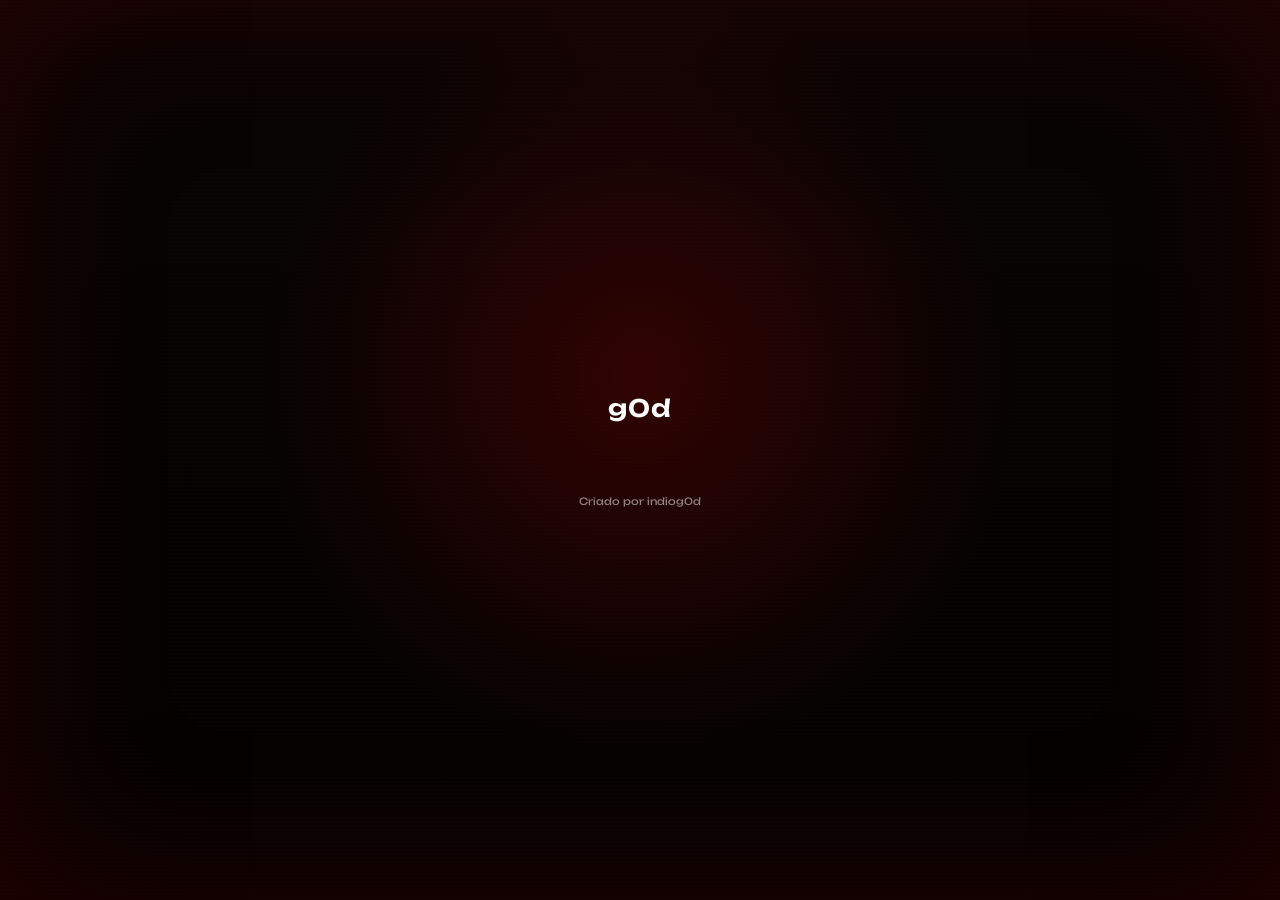
==== index.html @ ec50ab9c "Add files via upload" ====
<!DOCTYPE html>
<html lang="pt-BR">
<head>
<meta charset="UTF-8">
<meta name="viewport" content="width=device-width, initial-scale=1.0, maximum-scale=1">
<title>g0d</title>
<meta name="description" content="g0d — perfis Discord">
<link rel="stylesheet" href="css/2b248e9e79008cde.css">
<link rel="stylesheet" href="css/fd210881ad305466.css">
<style>
@import url('https://fonts.googleapis.com/css2?family=Unbounded:wght@400;500;600;700&display=swap');
:root{--theme:#000;--accent:#e10600;--accent-bright:#ff1a12;--white:#fff;--muted:rgba(255,255,255,.72)}
*{box-sizing:border-box}html,body{margin:0;min-height:100%;font-family:Unbounded,Arial,sans-serif;background:#000;color:#fff}body{overflow-x:hidden}
.bg{position:fixed;inset:0;z-index:0;background:#050505}.bg video{width:100%;height:100%;object-fit:cover;filter:blur(10px) grayscale(1) contrast(1.25) brightness(.42);transform:scale(1.05);opacity:.9}.bg:after{content:"";position:absolute;inset:0;background:radial-gradient(circle at 50% 42%,rgba(225,6,0,.20),transparent 46%),linear-gradient(rgba(0,0,0,.38),rgba(0,0,0,.78));box-shadow:inset 0 0 180px rgba(225,6,0,.15)}
.cyberpunk-overlay{position:fixed;inset:0;z-index:2;pointer-events:none;background:linear-gradient(transparent 0,rgba(255,26,18,.045) 50%,transparent 100%);background-size:100% 4px;mix-blend-mode:screen;opacity:.5}
.reveal{position:fixed;inset:0;z-index:50;display:flex;align-items:center;justify-content:center;background:rgba(0,0,0,.5);cursor:pointer;transition:opacity .45s,visibility .45s}.reveal.hide{opacity:0;visibility:hidden;pointer-events:none}.reveal span{font-size:18px;animation:zoom .35s ease}.reveal span:after{content:'_';animation:blink 1s infinite}@keyframes blink{50%{opacity:0}}@keyframes zoom{from{transform:scale(.92);opacity:0}to{transform:scale(1);opacity:1}}
.page{position:relative;z-index:10;min-height:100vh;display:flex;align-items:center;justify-content:center;padding:65px 24px}.container{width:min(1180px,100%);text-align:center}.brand{font-size:34px;font-weight:700;letter-spacing:-2px;margin:0 0 42px;color:#fff;text-shadow:0 0 22px rgba(255,255,255,.10)}
.grid{display:grid;grid-template-columns:repeat(4,minmax(0,1fr));gap:18px;align-items:stretch}.grid .card:nth-child(5){grid-column:1 / -1;justify-self:center;width:calc((100% - 54px)/4)}.card{position:relative;min-height:330px;padding:28px 20px;border-radius:20px;background:linear-gradient(180deg,rgba(15,0,0,.72),rgba(0,0,0,.88));border:1px solid rgba(225,6,0,.34);backdrop-filter:blur(10px);-webkit-backdrop-filter:blur(10px);box-shadow:0 18px 50px rgba(0,0,0,.55),inset 0 0 28px rgba(225,6,0,.035);display:flex;flex-direction:column;align-items:center;justify-content:center;transition:transform .3s,background .3s,border-color .3s}.card:hover{transform:translateY(-7px) scale(1.01);background:linear-gradient(180deg,rgba(38,0,0,.78),rgba(0,0,0,.92));border-color:rgba(255,26,18,.78);box-shadow:0 22px 60px rgba(0,0,0,.62),0 0 28px rgba(225,6,0,.16)}
.avatar-wrap{width:112px;height:112px;border-radius:50%;padding:3px;background:linear-gradient(135deg,#ff1a12,#5a0000);box-shadow:0 0 30px rgba(225,6,0,.30);margin-bottom:20px}.avatar{width:100%;height:100%;border-radius:50%;object-fit:cover;display:block;background:#080000}.name{margin:0;font-size:18px;font-weight:600;word-break:break-all}.handle{margin-top:8px;font-size:11px;color:rgba(255,255,255,.55);word-break:break-all}.actions{margin-top:20px;display:flex;align-items:center;justify-content:center;gap:10px;flex-wrap:wrap}.discord,.twitter{display:inline-flex;align-items:center;justify-content:center;gap:8px;height:36px;border-radius:10px;background:rgba(225,6,0,.10);color:#fff;text-decoration:none;font-size:10px;border:1px solid rgba(225,6,0,.30);transition:.25s}.discord{padding:9px 13px}.twitter{width:36px;padding:0}.discord:hover,.twitter:hover{background:rgba(225,6,0,.26);border-color:rgba(255,26,18,.72);transform:translateY(-2px) scale(1.05);box-shadow:0 0 18px rgba(225,6,0,.16)}.discord svg,.twitter svg{width:16px;height:16px;fill:var(--accent-bright)}.status{position:absolute;right:18px;top:18px;width:9px;height:9px;border-radius:50%;background:#4a0000;box-shadow:0 0 0 4px rgba(225,6,0,.08)}.status.online{background:#ff1a12;box-shadow:0 0 12px rgba(255,26,18,.75)}.footer{margin-top:38px;color:rgba(255,255,255,.5);font-size:10px}.footer strong{color:#fff;font-weight:500}
@media(max-width:900px){.grid .card:nth-child(5){grid-column:1 / -1;width:calc((100% - 18px)/2);justify-self:center}.grid{grid-template-columns:repeat(2,minmax(0,1fr))}.page{padding:50px 18px}}
@media(max-width:520px){.grid .card:nth-child(5){grid-column:auto;width:100%}.grid{grid-template-columns:1fr}.card{min-height:300px}.brand{margin-bottom:28px}.page{padding:42px 14px}.container{max-width:360px}}
</style>

<style id="g0d-profile-toggle">
/* Perfis ficam ocultos na tela inicial e aparecem somente ao clicar em G0D */
.g0d-profiles-hidden { display: none !important; }
.g0d-profile-toggle { cursor: pointer; user-select: none; }
.g0d-profile-toggle:focus { outline: 2px solid #e31b23; outline-offset: 4px; }

/* Interface: trigger G0D, zoom dos perfis e controle de áudio */
.profile-open{display:inline-flex;align-items:center;justify-content:center;padding:0;margin:0 0 34px;border:0;background:transparent;color:#fff;font:600 24px Unbounded,Arial,sans-serif;letter-spacing:1px;text-transform:none;cursor:pointer;box-shadow:none;transition:opacity .2s,transform .2s;}
.profile-open:hover{transform:translateY(-1px);opacity:.8;background:transparent;border:0;box-shadow:none;}
.card{cursor:pointer;transition:transform .3s,background .3s,border-color .3s,box-shadow .3s;transform-origin:center center;}
.card.g0d-zoomed{transform:scale(1.08);z-index:25;background:linear-gradient(180deg,rgba(38,0,0,.9),rgba(0,0,0,.96));border-color:rgba(255,26,18,.95);box-shadow:0 28px 80px rgba(0,0,0,.8),0 0 36px rgba(225,6,0,.3);}
.grid.g0d-has-zoom .card:not(.g0d-zoomed){filter:brightness(.6);transform:scale(.98);}
.music-toggle{display:none;position:fixed;top:18px;right:18px;z-index:80;width:46px;height:46px;border-radius:12px;border:1px solid rgba(255,255,255,.2);background:rgba(0,0,0,.55);color:#fff;align-items:center;justify-content:center;cursor:pointer;backdrop-filter:blur(10px);-webkit-backdrop-filter:blur(10px);box-shadow:0 10px 30px rgba(0,0,0,.35);transition:.25s;}
.music-toggle:hover{transform:scale(1.06);border-color:rgba(255,255,255,.45);background:rgba(0,0,0,.75);}
.music-toggle svg{width:21px;height:21px;fill:currentColor;}
.music-toggle.is-muted{color:#ff4b43;border-color:rgba(255,75,67,.45);}
.profile-open.g0d-hidden{display:none;}
.music-toggle.g0d-show{display:flex;}
.footer-discord{display:none;align-items:center;justify-content:center;text-decoration:none;color:inherit;font-size:22px;transition:.2s;}.footer-discord:hover{transform:scale(1.08);opacity:.85}.g0d-profile-counter{display:none;position:fixed;top:136px;right:15.5%;align-items:center;gap:7px;padding:6px 10px;color:rgba(255,255,255,.72);font-size:10px;font-weight:500;line-height:1;background:rgba(0,0,0,.28);border:1px solid rgba(255,255,255,.08);border-radius:999px;backdrop-filter:blur(6px);-webkit-backdrop-filter:blur(6px);z-index:60;vertical-align:middle;}.g0d-profile-counter svg{width:14px;height:14px;fill:currentColor;flex:none;} .g0d-profile-counter strong{color:#fff;font-weight:500;} .g0d-profile-counter.is-visible{display:inline-flex;}
@media(max-width:520px){.music-toggle{top:12px;right:12px;width:42px;height:42px;border-radius:11px;}}
</style>

</head>
<body>
<div class="bg"><video autoplay loop muted playsinline preload="auto" src="https://r2.fakecrime.bio/backgrounds/0836c314-9cce-4faf-95dc-2fc8ecffc0c3.mp4"></video></div>
<div class="cyberpunk-overlay"></div>
<button id="music-toggle" class="music-toggle" type="button" aria-label="Silenciar música" title="Silenciar música" aria-pressed="false">
  <svg viewBox="0 0 24 24" aria-hidden="true"><path d="M3 9v6h4l5 4V5L7 9H3zm13.5 3a4.5 4.5 0 0 0-2.18-3.86v7.72A4.5 4.5 0 0 0 16.5 12zm0-8.5v2.06A7.5 7.5 0 0 1 16.5 18.44v2.06C20.42 19.15 23 15.85 23 12S20.42 4.85 16.5 3.5z"/></svg>
</button>
<main class="page">
<div class="container">
<button class="profile-open g0d-profile-toggle" id="g0d-open" type="button" aria-label="Abrir perfis" aria-expanded="false">g0d</button>
<section class="grid g0d-profiles-hidden" id="profiles"></section>
<div class="footer" id="site-footer"><span id="creator-credit">Criado por indiog0d</span><a id="discord-footer" class="footer-discord" href="https://discord.gg/tYnkE2T9AV" target="_blank" rel="noopener noreferrer" aria-label="Discord" title="Discord"><svg width="24" height="24" viewBox="0 0 24 24" fill="currentColor" aria-hidden="true"><path d="M19.54 5.43A16.08 16.08 0 0 0 15.5 4l-.5 1.02a14.5 14.5 0 0 0-5 0L9.5 4a16.1 16.1 0 0 0-4.04 1.43C2.89 9.23 2.2 13 2.45 16.71A16.14 16.14 0 0 0 7.4 19l1.2-1.64a9.95 9.95 0 0 1-1.9-.92l.46-.35c3.67 1.7 6.68 1.7 10.31 0l.47.35c-.61.37-1.25.68-1.91.92L17.23 19a16.13 16.13 0 0 0 4.95-2.29c.3-4.3-.51-8.03-2.64-11.28a16.23 16.23 0 0 0-4.5-1.9ZM8.98 14.28c-1.08 0-1.96-1-1.96-2.24s.86-2.24 1.96-2.24 1.97 1 1.96 2.24c0 1.24-.86 2.24-1.96 2.24Zm6.04 0c-1.08 0-1.96-1-1.96-2.24s.86-2.24 1.96-2.24 1.97 1 1.96 2.24c0 1.24-.86 2.24-1.96 2.24Z"/></svg></a></div>
</div>
</main>
<script>
const profiles=[
 {name:'indiog0d',id:'1526831779808284724',twitter:'https://x.com/indiog0d',avatar:'images/profiles/indiog0d.png'},
 {name:'mkg0d',id:'1253864855635755050',twitter:'https://x.com/mkg0d1',avatar:'images/profiles/mkg0d.png'},
 {name:'pepeug0d',id:'1294036732219490365',twitter:'https://x.com/pepeug0d',avatar:'images/profiles/pepeug0d.png'},
 {name:'tutuisg0d',id:'1516966849844346982',twitter:'https://x.com/tutuisg0d',avatar:'images/profiles/tutuisg0d.png'},
 {name:'dinizg0d',id:'1310785184496357408',twitter:'https://x.com/dnz1ex',avatar:'images/profiles/dinizg0d.png'}
];
const fallbackAvatar='images/69be14ba-8750-4753-9890-706e52b1fdde.webp';
const profileApi=id=>`https://discordlookup.mesalytic.moe/v1/user/${id}`;
const twitterIcon='<svg viewBox="0 0 24 24" aria-hidden="true"><path d="M18.244 2.25h3.308l-7.227 8.26 8.502 11.24h-6.657l-5.214-6.817L4.99 21.75H1.68l7.73-8.835L1.254 2.25H8.08l4.713 6.231 5.45-6.231Zm-1.161 17.52h1.833L7.084 4.126H5.117L17.083 19.77Z"/></svg>';
const discordIcon='<svg viewBox="0 0 24 24" aria-hidden="true"><path d="M20.317 4.3698a19.79 19.79 0 0 0-4.885-1.515.075.075 0 0 0-.079.037c-.211.375-.445.865-.608 1.25-1.845-.277-3.68-.277-5.487 0-.164-.394-.406-.875-.618-1.25a.077.077 0 0 0-.078-.037A19.736 19.736 0 0 0 3.678 4.37a.069.069 0 0 0-.032.028C.533 9.046-.319 13.58.099 18.058a.082.082 0 0 0 .031.056c2.053 1.508 4.041 2.423 5.993 3.03a.078.078 0 0 0 .084-.028c.462-.63.873-1.295 1.226-1.994a.077.077 0 0 0-.041-.105 12.6 12.6 0 0 1-1.872-.892.077.077 0 0 1-.008-.128c.126-.094.252-.192.372-.291a.074.074 0 0 1 .078-.011c3.928 1.794 8.18 1.794 12.061 0a.074.074 0 0 1 .079.01c.12.1.246.199.373.293a.078.078 0 0 1-.007.127c-.598.343-1.22.644-1.873.891a.077.077 0 0 0-.041.107c.36.698.772 1.362 1.225 1.993a.077.077 0 0 0 .085.027c1.959-.606 3.947-1.522 5.999-3.029a.077.077 0 0 0 .032-.056c.5-5.177-.838-9.673-3.548-13.66a.062.062 0 0 0-.032-.027ZM8.02 15.331c-1.183 0-2.156-1.085-2.156-2.419 0-1.333.954-2.418 2.156-2.418 1.21 0 2.164 1.094 2.155 2.418 0 1.334-.954 2.419-2.155 2.419Zm7.974 0c-1.183 0-2.155-1.085-2.155-2.419 0-1.333.954-2.418 2.155-2.418 1.21 0 2.164 1.094 2.155 2.418 0 1.334-.945 2.419-2.155 2.419Z"/></svg>';
function avatarUrl(u){if(!u?.avatar)return fallbackAvatar;const ext=u.avatar.startsWith('a_')?'gif':'png';return `https://cdn.discordapp.com/avatars/${u.id}/${u.avatar}.${ext}?size=256`;}
function card(p){const discord=p.id?`<a class="discord" target="_blank" rel="noopener noreferrer" href="https://discord.com/users/${p.id}" aria-label="Abrir Discord de ${p.name}">${discordIcon}<span>Discord</span></a>`:'';return `<article class="card" data-id="${p.id||p.name}"><i class="status" title="Perfil do Discord"></i><div class="avatar-wrap"><img class="avatar" src="${p.avatar||fallbackAvatar}" alt="Foto de ${p.name}"></div><h2 class="name">${p.name}</h2><div class="actions">${discord}<a class="twitter" target="_blank" rel="noopener noreferrer" href="${p.twitter}" aria-label="Abrir X de ${p.name}" title="X / Twitter">${twitterIcon}</a></div></article>`}
const root=document.getElementById('profiles');root.innerHTML=profiles.map(card).join('');
async function syncProfile(p){
 const el=document.querySelector(`[data-id="${p.id}"]`);if(!el)return;
 try{
   const r=await fetch(profileApi(p.id),{headers:{Accept:'application/json'}});if(!r.ok)throw new Error('lookup unavailable');
   await r.json();
   el.querySelector('.status').classList.add('online');
 }catch(e){
   el.querySelector('.status').title='Perfil do Discord — sincronização indisponível';
 }
}
profiles.filter(p=>p.id).forEach(syncProfile);
</script>

<script id="g0d-profile-toggle-script">
document.addEventListener('DOMContentLoaded', () => {
  const g0d = document.getElementById('g0d-open');
  const profiles = document.getElementById('profiles');
  const muteButton = document.getElementById('music-toggle');
  const creatorCredit = document.getElementById('creator-credit');
  const discordFooter = document.getElementById('discord-footer');
  const footer = document.getElementById('site-footer');
  let audio = null;
  let profilesOpened = false;
  const counterApi = 'https://counterapi.com/api/g0dsite/profile-open?unique=true';

  const eyeIcon = '<svg viewBox="0 0 24 24" aria-hidden="true"><path d="M12 5c5.5 0 9.8 3.9 11 7-1.2 3.1-5.5 7-11 7S2.2 15.1 1 12C2.2 8.9 6.5 5 12 5Zm0 2C8.8 7 5.8 9 3.4 12 5.8 15 8.8 17 12 17s6.2-2 8.6-5C18.2 9 15.2 7 12 7Zm0 2.2A2.8 2.8 0 1 1 12 14.8 2.8 2.8 0 0 1 12 9.2Z"/></svg>';
  const counterEl = document.createElement('span');
  counterEl.className = 'g0d-profile-counter';
  counterEl.setAttribute('aria-label', 'Visualizações dos perfis');
  counterEl.innerHTML = `${eyeIcon}<strong id="profile-count">—</strong>`;
  footer.appendChild(counterEl);
  const setProfileMode = (open) => {
    creatorCredit.style.display = open ? 'none' : 'inline';
    discordFooter.style.display = open ? 'inline-flex' : 'none';
    counterEl.classList.toggle('is-visible', open);
  };
  setProfileMode(false);

  async function updateProfileCounter(){
    try {
      const response = await fetch(counterApi, {cache:'no-store'});
      if (!response.ok) throw new Error('counter unavailable');
      const data = await response.json();
      const value = Number(data.value ?? data.data?.value ?? data.count);
      if (Number.isFinite(value)) document.getElementById('profile-count').textContent = value.toLocaleString('pt-BR');
    } catch (error) {
      document.getElementById('profile-count').textContent = '—';
    }
  }
  let muted = false;

  const ensureAudio = () => {
    if (audio) return audio;
    audio = document.createElement('audio');
    audio.id = 'g0d-audio';
    audio.src = 'musica.mp3';
    audio.preload = 'auto';
    audio.loop = true;
    audio.volume = 1;
    audio.muted = muted;
    audio.style.display = 'none';
    document.body.appendChild(audio);
    return audio;
  };

  const startMusic = () => {
    const player = ensureAudio();
    const promise = player.play();
    if (promise && typeof promise.catch === 'function') promise.catch(() => {});
  };

  const toggleProfiles = () => {
    const willShow = profiles.classList.contains('g0d-profiles-hidden');
    profiles.classList.toggle('g0d-profiles-hidden', !willShow);
    g0d.setAttribute('aria-expanded', String(willShow));
    g0d.classList.toggle('g0d-hidden', willShow);
    muteButton.classList.toggle('g0d-show', willShow);
    setProfileMode(willShow);
    if (willShow) {
      startMusic();
      if (!profilesOpened) {
        profilesOpened = true;
        updateProfileCounter();
      }
    }
  };

  g0d.addEventListener('click', toggleProfiles);
  g0d.addEventListener('keydown', e => {
    if (e.key === 'Enter' || e.key === ' ') { e.preventDefault(); toggleProfiles(); }
  });

  muteButton.addEventListener('click', () => {
    muted = !muted;
    const player = ensureAudio();
    player.muted = muted;
    muteButton.classList.toggle('is-muted', muted);
    muteButton.setAttribute('aria-pressed', String(muted));
    muteButton.setAttribute('aria-label', muted ? 'Ativar música' : 'Silenciar música');
    muteButton.setAttribute('title', muted ? 'Ativar música' : 'Silenciar música');
    muteButton.innerHTML = muted
      ? '<svg viewBox="0 0 24 24" aria-hidden="true"><path d="M4.27 3 3 4.27l4.73 4.73H3v6h4l5 4v-5.73L16.73 18 18 16.73 4.27 3zM12 5 9.91 6.75 12 8.84V5zm6.13 3.13-1.42 1.42A4.5 4.5 0 0 1 18.5 12c0 .83-.23 1.61-.63 2.28l1.46 1.46A6.5 6.5 0 0 0 20.5 12a6.48 6.48 0 0 0-2.37-5.87z"/></svg>'
      : '<svg viewBox="0 0 24 24" aria-hidden="true"><path d="M3 9v6h4l5 4V5L7 9H3zm13.5 3a4.5 4.5 0 0 0-2.18-3.86v7.72A4.5 4.5 0 0 0 16.5 12zm0-8.5v2.06A7.5 7.5 0 0 1 16.5 18.44v2.06C20.42 19.15 23 15.85 23 12S20.42 4.85 16.5 3.5z"/></svg>';
  });

  profiles.addEventListener('click', e => {
    const card = e.target.closest('.card');
    if (!card || e.target.closest('a,button')) return;
    const wasZoomed = card.classList.contains('g0d-zoomed');
    profiles.querySelectorAll('.card.g0d-zoomed').forEach(c => c.classList.remove('g0d-zoomed'));
    profiles.classList.toggle('g0d-has-zoom', !wasZoomed);
    if (!wasZoomed) card.classList.add('g0d-zoomed');
  });

  document.addEventListener('click', e => {
    if (e.target.closest('#profiles .card') || e.target.closest('#g0d-open')) return;
    profiles.querySelectorAll('.card.g0d-zoomed').forEach(c => c.classList.remove('g0d-zoomed'));
    profiles.classList.remove('g0d-has-zoom');
  });
});
</script>

</body>
</html>
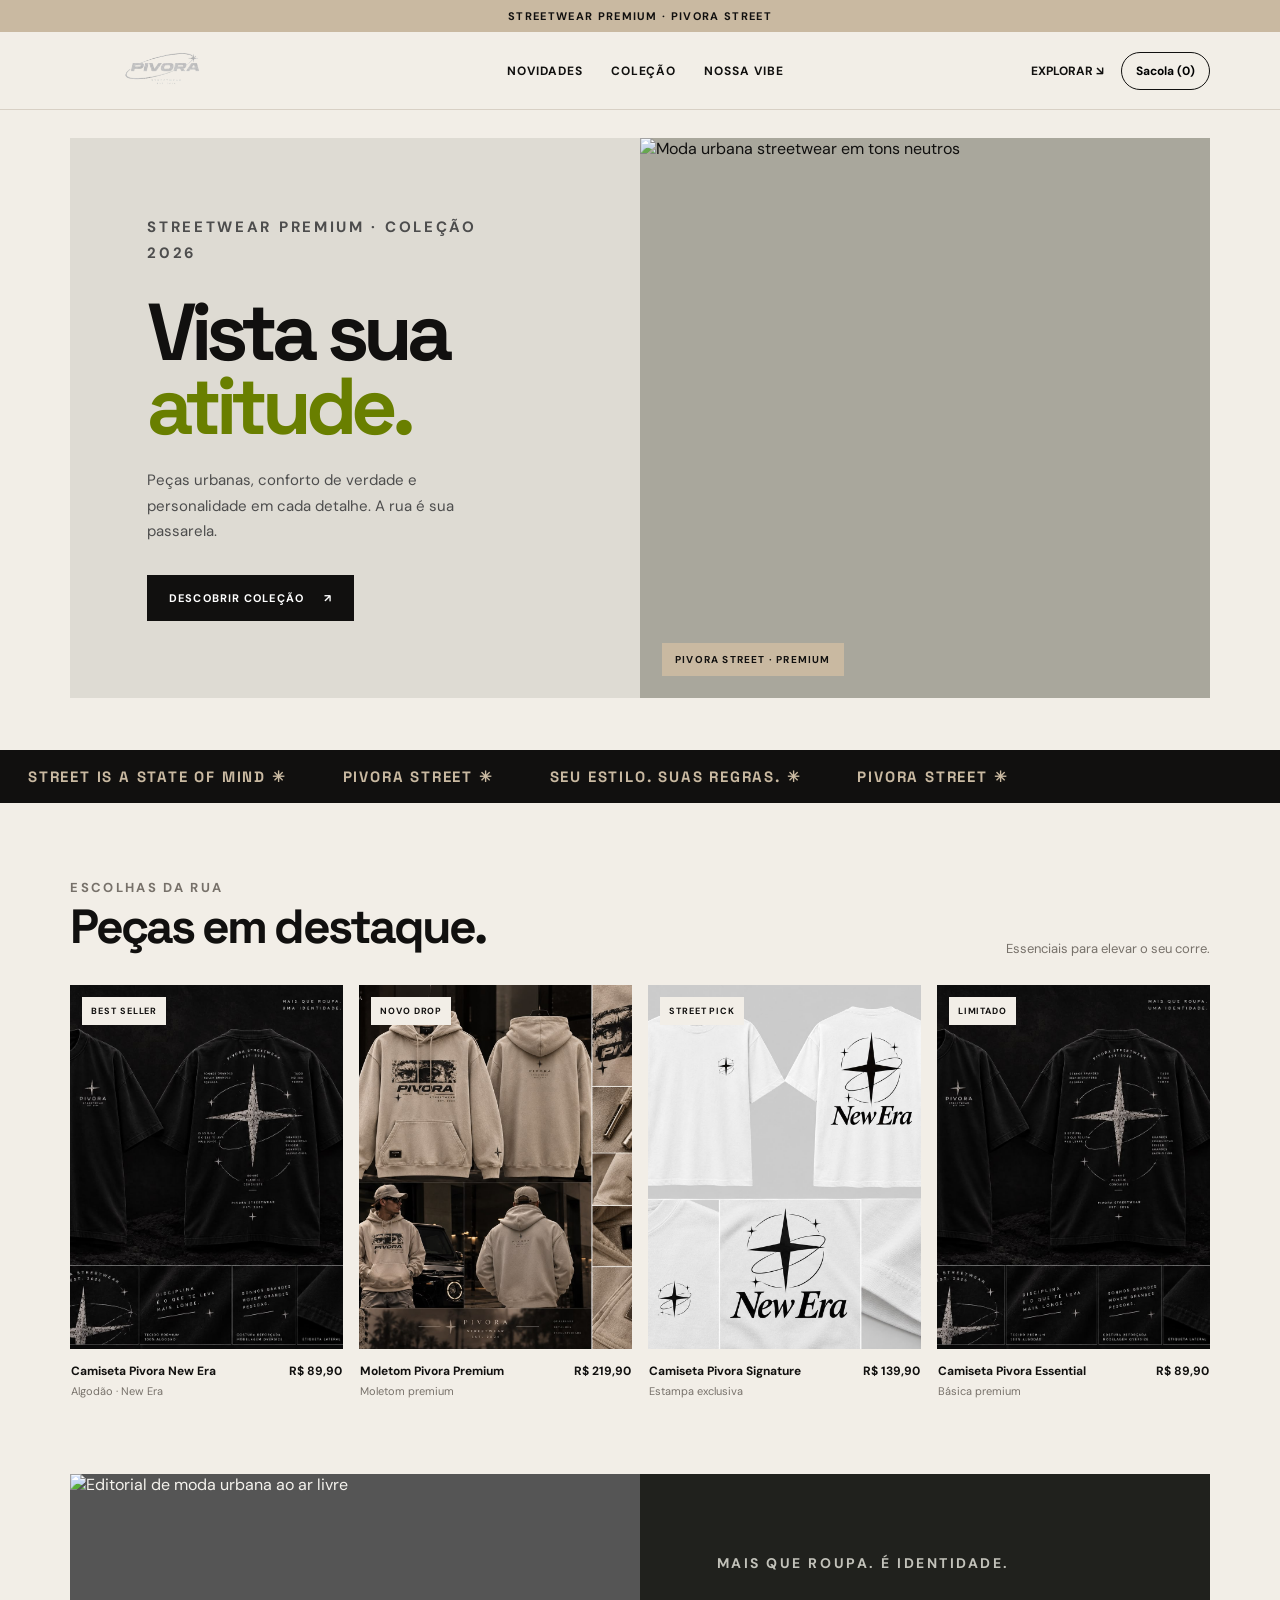
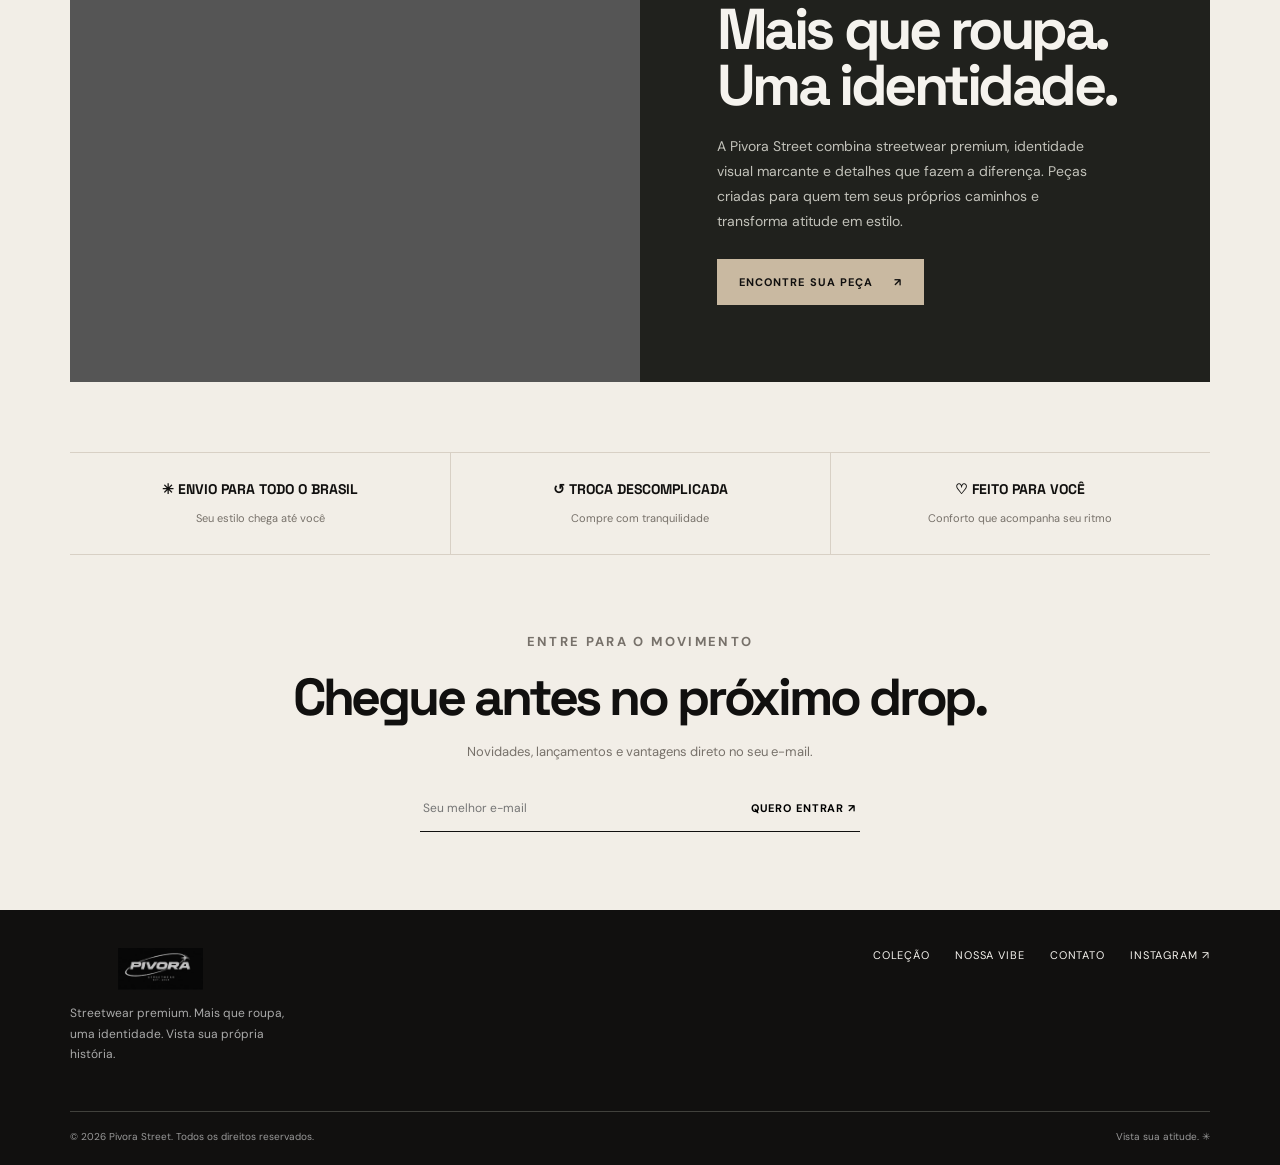
==== commit 087bf45f: "Add files via upload" ====
--- a/index.html
+++ b/index.html
@@ -2,197 +2,161 @@
 <html lang="pt-BR">
 <head>
 <meta charset="UTF-8">
-<meta name="viewport" content="width=device-width, initial-scale=1.0, maximum-scale=1">
-<title>g0d</title>
-<meta name="description" content="g0d — perfis Discord">
-<link rel="stylesheet" href="css/2b248e9e79008cde.css">
-<link rel="stylesheet" href="css/fd210881ad305466.css">
+<meta name="viewport" content="width=device-width, initial-scale=1.0">
+<meta name="description" content="Pivora Street — moda urbana, atitude e estilo para todos os dias.">
+<title>pivorastreet</title>
+<link rel="preconnect" href="https://fonts.googleapis.com">
+<link rel="preconnect" href="https://fonts.gstatic.com" crossorigin>
+<link href="https://fonts.googleapis.com/css2?family=DM+Sans:wght@400;500;600;700&family=Space+Grotesk:wght@400;500;600;700&display=swap" rel="stylesheet">
 <style>
-@import url('https://fonts.googleapis.com/css2?family=Unbounded:wght@400;500;600;700&display=swap');
-:root{--theme:#000;--accent:#e10600;--accent-bright:#ff1a12;--white:#fff;--muted:rgba(255,255,255,.72)}
-*{box-sizing:border-box}html,body{margin:0;min-height:100%;font-family:Unbounded,Arial,sans-serif;background:#000;color:#fff}body{overflow-x:hidden}
-.bg{position:fixed;inset:0;z-index:0;background:#050505}.bg video{width:100%;height:100%;object-fit:cover;filter:blur(10px) grayscale(1) contrast(1.25) brightness(.42);transform:scale(1.05);opacity:.9}.bg:after{content:"";position:absolute;inset:0;background:radial-gradient(circle at 50% 42%,rgba(225,6,0,.20),transparent 46%),linear-gradient(rgba(0,0,0,.38),rgba(0,0,0,.78));box-shadow:inset 0 0 180px rgba(225,6,0,.15)}
-.cyberpunk-overlay{position:fixed;inset:0;z-index:2;pointer-events:none;background:linear-gradient(transparent 0,rgba(255,26,18,.045) 50%,transparent 100%);background-size:100% 4px;mix-blend-mode:screen;opacity:.5}
-.reveal{position:fixed;inset:0;z-index:50;display:flex;align-items:center;justify-content:center;background:rgba(0,0,0,.5);cursor:pointer;transition:opacity .45s,visibility .45s}.reveal.hide{opacity:0;visibility:hidden;pointer-events:none}.reveal span{font-size:18px;animation:zoom .35s ease}.reveal span:after{content:'_';animation:blink 1s infinite}@keyframes blink{50%{opacity:0}}@keyframes zoom{from{transform:scale(.92);opacity:0}to{transform:scale(1);opacity:1}}
-.page{position:relative;z-index:10;min-height:100vh;display:flex;align-items:center;justify-content:center;padding:65px 24px}.container{width:min(1180px,100%);text-align:center}.brand{font-size:34px;font-weight:700;letter-spacing:-2px;margin:0 0 42px;color:#fff;text-shadow:0 0 22px rgba(255,255,255,.10)}
-.grid{display:grid;grid-template-columns:repeat(4,minmax(0,1fr));gap:18px;align-items:stretch}.grid .card:nth-child(5){grid-column:1 / -1;justify-self:center;width:calc((100% - 54px)/4)}.card{position:relative;min-height:330px;padding:28px 20px;border-radius:20px;background:linear-gradient(180deg,rgba(15,0,0,.72),rgba(0,0,0,.88));border:1px solid rgba(225,6,0,.34);backdrop-filter:blur(10px);-webkit-backdrop-filter:blur(10px);box-shadow:0 18px 50px rgba(0,0,0,.55),inset 0 0 28px rgba(225,6,0,.035);display:flex;flex-direction:column;align-items:center;justify-content:center;transition:transform .3s,background .3s,border-color .3s}.card:hover{transform:translateY(-7px) scale(1.01);background:linear-gradient(180deg,rgba(38,0,0,.78),rgba(0,0,0,.92));border-color:rgba(255,26,18,.78);box-shadow:0 22px 60px rgba(0,0,0,.62),0 0 28px rgba(225,6,0,.16)}
-.avatar-wrap{width:112px;height:112px;border-radius:50%;padding:3px;background:linear-gradient(135deg,#ff1a12,#5a0000);box-shadow:0 0 30px rgba(225,6,0,.30);margin-bottom:20px}.avatar{width:100%;height:100%;border-radius:50%;object-fit:cover;display:block;background:#080000}.name{margin:0;font-size:18px;font-weight:600;word-break:break-all}.handle{margin-top:8px;font-size:11px;color:rgba(255,255,255,.55);word-break:break-all}.actions{margin-top:20px;display:flex;align-items:center;justify-content:center;gap:10px;flex-wrap:wrap}.discord,.twitter{display:inline-flex;align-items:center;justify-content:center;gap:8px;height:36px;border-radius:10px;background:rgba(225,6,0,.10);color:#fff;text-decoration:none;font-size:10px;border:1px solid rgba(225,6,0,.30);transition:.25s}.discord{padding:9px 13px}.twitter{width:36px;padding:0}.discord:hover,.twitter:hover{background:rgba(225,6,0,.26);border-color:rgba(255,26,18,.72);transform:translateY(-2px) scale(1.05);box-shadow:0 0 18px rgba(225,6,0,.16)}.discord svg,.twitter svg{width:16px;height:16px;fill:var(--accent-bright)}.status{position:absolute;right:18px;top:18px;width:9px;height:9px;border-radius:50%;background:#4a0000;box-shadow:0 0 0 4px rgba(225,6,0,.08)}.status.online{background:#ff1a12;box-shadow:0 0 12px rgba(255,26,18,.75)}.footer{margin-top:38px;color:rgba(255,255,255,.5);font-size:10px}.footer strong{color:#fff;font-weight:500}
-@media(max-width:900px){.grid .card:nth-child(5){grid-column:1 / -1;width:calc((100% - 18px)/2);justify-self:center}.grid{grid-template-columns:repeat(2,minmax(0,1fr))}.page{padding:50px 18px}}
-@media(max-width:520px){.grid .card:nth-child(5){grid-column:auto;width:100%}.grid{grid-template-columns:1fr}.card{min-height:300px}.brand{margin-bottom:28px}.page{padding:42px 14px}.container{max-width:360px}}
+:root{--ink:#11100f;--paper:#f2eee7;--lime:#c9b9a1;--muted:#77716a;--line:#d8d0c5}
+*{box-sizing:border-box}html{scroll-behavior:smooth}body{margin:0;background:var(--paper);color:var(--ink);font-family:'DM Sans',sans-serif}a{color:inherit;text-decoration:none}button{font:inherit;cursor:pointer}.announcement{background:var(--lime);text-align:center;padding:9px 16px;font-size:11px;font-weight:700;letter-spacing:.12em;text-transform:uppercase}.nav{height:78px;padding:0 5.5%;display:flex;align-items:center;justify-content:space-between;border-bottom:1px solid var(--line);gap:20px}.logo{font-family:'Space Grotesk',sans-serif;font-size:27px;font-weight:700;letter-spacing:-1.7px}.logo span{color:#7b9400}.navlinks{display:flex;gap:28px;font-size:12px;font-weight:700;text-transform:uppercase;letter-spacing:.08em}.nav-actions{display:flex;align-items:center;gap:17px;font-size:12px;font-weight:700}.cart{border:1px solid var(--ink);border-radius:30px;padding:10px 14px;background:transparent}.hero{padding:28px 5.5% 52px}.hero-grid{display:grid;grid-template-columns:1fr 1fr;min-height:560px;background:#dedbd3}.hero-copy{padding:clamp(32px,6vw,82px);display:flex;flex-direction:column;align-items:flex-start;justify-content:center}.eyebrow{font-size:11px;letter-spacing:.18em;text-transform:uppercase;font-weight:700;margin:0 0 22px}.hero h1{font-family:'Space Grotesk',sans-serif;font-size:clamp(48px,6.3vw,88px);line-height:.91;letter-spacing:-.075em;margin:0 0 25px;max-width:560px}.hero h1 em{font-style:normal;color:#697f00}.hero-copy p{font-size:15px;line-height:1.7;color:#4d4d4d;max-width:340px;margin:0 0 30px}.btn{display:inline-flex;align-items:center;justify-content:center;gap:20px;padding:15px 21px;background:var(--ink);color:white;border:1px solid var(--ink);font-size:11px;letter-spacing:.1em;text-transform:uppercase;font-weight:700;transition:.2s}.btn:hover{background:transparent;color:var(--ink)}.hero-image{position:relative;min-height:400px;overflow:hidden;background:#a9a79c}.hero-image img{width:100%;height:100%;object-fit:cover;position:absolute;inset:0;filter:saturate(.75)}.image-tag{position:absolute;bottom:22px;left:22px;background:var(--lime);padding:10px 13px;font-size:10px;font-weight:700;letter-spacing:.12em;text-transform:uppercase}.ticker{background:var(--ink);color:var(--lime);padding:17px 0;overflow:hidden;white-space:nowrap;font-family:'Space Grotesk',sans-serif;font-size:15px;font-weight:700;letter-spacing:.12em}.ticker span{padding:0 28px}.section{padding:76px 5.5%}.section-head{display:flex;justify-content:space-between;align-items:end;gap:20px;margin-bottom:28px}.section-head h2{font-family:'Space Grotesk',sans-serif;font-size:clamp(32px,4vw,48px);letter-spacing:-.06em;margin:0}.section-head p{color:var(--muted);font-size:13px;margin:0}.products{display:grid;grid-template-columns:repeat(4,1fr);gap:16px}.product-image{position:relative;aspect-ratio:3/4;overflow:hidden;background:#e4e1d8}.product-image img{width:100%;height:100%;object-fit:cover;transition:transform .5s}.product:hover .product-image img{transform:scale(1.04)}.pill{position:absolute;top:12px;left:12px;background:var(--paper);font-size:9px;font-weight:700;letter-spacing:.1em;padding:8px 9px;text-transform:uppercase}.quick-add{position:absolute;bottom:12px;left:12px;right:12px;background:var(--lime);border:0;padding:12px;font-size:10px;font-weight:700;letter-spacing:.1em;text-transform:uppercase;opacity:0;transform:translateY(5px);transition:.2s}.product:hover .quick-add,.quick-add:focus{opacity:1;transform:none}.product-info{display:flex;justify-content:space-between;gap:10px;padding:14px 1px 0;font-size:12px}.product-name{font-weight:700}.product-type{color:var(--muted);font-size:11px;margin-top:5px}.price{font-weight:700;white-space:nowrap}.story{margin:0 5.5%;display:grid;grid-template-columns:1fr 1fr;background:#20211d;color:#f5f3ee}.story-image{min-height:390px;background:#555}.story-image img{width:100%;height:100%;object-fit:cover;display:block}.story-copy{padding:clamp(30px,6vw,78px);display:flex;flex-direction:column;align-items:flex-start;justify-content:center}.story-copy h2{font-family:'Space Grotesk',sans-serif;font-size:clamp(36px,4.5vw,58px);line-height:.98;letter-spacing:-.06em;margin:0 0 20px}.story-copy p{color:#c2c2ba;line-height:1.8;font-size:14px;max-width:390px;margin:0 0 25px}.story .btn{background:var(--lime);border-color:var(--lime);color:var(--ink)}.story .btn:hover{background:transparent;color:var(--lime)}.benefits{display:grid;grid-template-columns:repeat(3,1fr);border-top:1px solid var(--line);border-bottom:1px solid var(--line);margin:70px 5.5% 0}.benefit{padding:27px 18px;text-align:center}.benefit+ .benefit{border-left:1px solid var(--line)}.benefit strong{display:block;font-family:'Space Grotesk',sans-serif;font-size:14px;margin-bottom:8px}.benefit span{font-size:11px;color:var(--muted)}.newsletter{padding:78px 5.5%;text-align:center}.newsletter .eyebrow{margin-bottom:14px}.newsletter h2{font-family:'Space Grotesk',sans-serif;font-size:clamp(32px,4.5vw,52px);letter-spacing:-.06em;margin:0 0 13px}.newsletter p{color:var(--muted);font-size:13px;margin:0 0 25px}.signup{display:flex;max-width:440px;margin:auto;border-bottom:1px solid var(--ink)}.signup input{flex:1;min-width:0;border:0;background:transparent;padding:15px 3px;outline:none;font:inherit;font-size:12px}.signup button{border:0;background:transparent;font-size:11px;font-weight:700;letter-spacing:.08em;text-transform:uppercase;padding:0 4px}.footer{background:var(--ink);color:#f5f3ee;padding:38px 5.5% 22px}.footer-top{display:flex;justify-content:space-between;gap:30px;align-items:flex-start;padding-bottom:35px}.footer .logo{font-size:25px}.footer-note{font-size:12px;color:#aaa;max-width:230px;line-height:1.7;margin-top:13px}.footer-links{display:flex;gap:25px;flex-wrap:wrap;font-size:11px;text-transform:uppercase;letter-spacing:.08em}.footer-bottom{border-top:1px solid #41413c;padding-top:18px;display:flex;justify-content:space-between;gap:12px;color:#999;font-size:10px}.toast{position:fixed;bottom:22px;left:50%;transform:translate(-50%,20px);background:var(--lime);padding:14px 20px;font-size:12px;font-weight:700;opacity:0;pointer-events:none;transition:.25s;z-index:10}.toast.show{opacity:1;transform:translate(-50%,0)}
+@media(max-width:800px){.nav{padding:0 5%;height:68px}.navlinks{display:none}.hero{padding:18px 4% 35px}.hero-grid{grid-template-columns:1fr}.hero-copy{padding:42px 28px}.hero-image{min-height:420px}.section{padding:55px 4%}.products{grid-template-columns:repeat(2,1fr);gap:24px 12px}.quick-add{opacity:1;transform:none}.story{margin:0 4%;grid-template-columns:1fr}.story-image{min-height:300px;max-height:420px}.benefits{margin:45px 4% 0}.benefit{padding:22px 8px}.benefit strong{font-size:12px}.benefit span{font-size:10px}.newsletter{padding:60px 5%}.footer-top{flex-direction:column}.footer-bottom{flex-direction:column}.hero h1{font-size:clamp(55px,14vw,82px)}}@media(max-width:420px){.nav-actions .search-label{display:none}.hero-image{min-height:330px}.section-head{align-items:flex-start;flex-direction:column}.benefits{grid-template-columns:1fr}.benefit+.benefit{border-left:0;border-top:1px solid var(--line)}.product-info{font-size:11px}}
+
+/* Checkout da Pivora Street */
+.checkout-overlay{position:fixed;inset:0;background:rgba(0,0,0,.72);z-index:100;display:none;align-items:flex-start;justify-content:center;padding:22px;overflow:auto}
+.checkout-overlay.open{display:flex}
+.checkout-panel{background:#f7f5f0;color:#171717;width:min(760px,100%);margin:auto;position:relative;padding:clamp(22px,4vw,42px);box-shadow:0 24px 90px rgba(0,0,0,.35)}
+.checkout-close{position:absolute;right:18px;top:15px;border:1px solid #ccc;background:transparent;width:36px;height:36px;font-size:21px}
+.checkout-heading{font-family:'Space Grotesk',sans-serif;font-size:34px;letter-spacing:-.06em;margin:4px 44px 6px 0}
+.checkout-sub{font-size:12px;color:#666;margin:0 0 26px}
+.checkout-grid{display:grid;grid-template-columns:1fr 1fr;gap:28px}
+.checkout-section-title{font-size:11px;text-transform:uppercase;letter-spacing:.12em;font-weight:700;margin:0 0 14px}
+.checkout-form label{display:block;font-size:11px;font-weight:700;margin:0 0 6px}
+.checkout-form input,.checkout-form select{width:100%;border:1px solid #d4d0c8;background:white;padding:12px;font:inherit;font-size:13px;margin-bottom:13px;border-radius:0}
+.payment-options{display:grid;gap:9px;margin-bottom:15px}
+.payment-option{display:flex;align-items:center;gap:11px;border:1px solid #d2cec6;background:#fff;padding:13px;text-align:left;cursor:pointer;font-size:12px}
+.payment-option.active{border:2px solid #171717;padding:12px;background:#f0eee8}
+.payment-option input{width:auto;margin:0;accent-color:#111}
+.payment-option strong{display:block;font-size:12px;margin-bottom:3px}
+.payment-option small{display:block;color:#777;font-size:10px}
+.checkout-summary{background:#ece9e2;padding:18px}
+.checkout-summary h3{font-family:'Space Grotesk',sans-serif;font-size:19px;margin:0 0 15px}
+.summary-row{display:flex;justify-content:space-between;gap:12px;font-size:12px;padding:8px 0;border-bottom:1px solid #d5d0c7}
+.summary-total{display:flex;justify-content:space-between;font-weight:700;padding-top:15px;font-size:15px}
+.checkout-submit{width:100%;margin-top:18px;background:#171717;color:#fff;border:1px solid #171717;padding:15px;font-size:11px;font-weight:700;letter-spacing:.1em;text-transform:uppercase}
+.checkout-submit:hover{background:transparent;color:#171717}
+.checkout-notice{font-size:10px;color:#6b675f;line-height:1.6;margin-top:12px}
+.checkout-result{display:none;padding:15px;background:#e6e1d7;font-size:12px;line-height:1.7;margin-top:14px}
+@media(max-width:620px){.checkout-overlay{padding:8px}.checkout-panel{padding:23px 18px}.checkout-grid{grid-template-columns:1fr;gap:18px}.checkout-heading{font-size:29px}}
+
 </style>
 
-<style id="g0d-profile-toggle">
-/* Perfis ficam ocultos na tela inicial e aparecem somente ao clicar em G0D */
-.g0d-profiles-hidden { display: none !important; }
-.g0d-profile-toggle { cursor: pointer; user-select: none; }
-.g0d-profile-toggle:focus { outline: 2px solid #e31b23; outline-offset: 4px; }
-
-/* Interface: trigger G0D, zoom dos perfis e controle de áudio */
-.profile-open{display:inline-flex;align-items:center;justify-content:center;padding:0;margin:0 0 34px;border:0;background:transparent;color:#fff;font:600 24px Unbounded,Arial,sans-serif;letter-spacing:1px;text-transform:none;cursor:pointer;box-shadow:none;transition:opacity .2s,transform .2s;}
-.profile-open:hover{transform:translateY(-1px);opacity:.8;background:transparent;border:0;box-shadow:none;}
-.card{cursor:pointer;transition:transform .3s,background .3s,border-color .3s,box-shadow .3s;transform-origin:center center;}
-.card.g0d-zoomed{transform:scale(1.08);z-index:25;background:linear-gradient(180deg,rgba(38,0,0,.9),rgba(0,0,0,.96));border-color:rgba(255,26,18,.95);box-shadow:0 28px 80px rgba(0,0,0,.8),0 0 36px rgba(225,6,0,.3);}
-.grid.g0d-has-zoom .card:not(.g0d-zoomed){filter:brightness(.6);transform:scale(.98);}
-.music-toggle{display:none;position:fixed;top:18px;right:18px;z-index:80;width:46px;height:46px;border-radius:12px;border:1px solid rgba(255,255,255,.2);background:rgba(0,0,0,.55);color:#fff;align-items:center;justify-content:center;cursor:pointer;backdrop-filter:blur(10px);-webkit-backdrop-filter:blur(10px);box-shadow:0 10px 30px rgba(0,0,0,.35);transition:.25s;}
-.music-toggle:hover{transform:scale(1.06);border-color:rgba(255,255,255,.45);background:rgba(0,0,0,.75);}
-.music-toggle svg{width:21px;height:21px;fill:currentColor;}
-.music-toggle.is-muted{color:#ff4b43;border-color:rgba(255,75,67,.45);}
-.profile-open.g0d-hidden{display:none;}
-.music-toggle.g0d-show{display:flex;}
-.footer-discord{display:none;align-items:center;justify-content:center;text-decoration:none;color:inherit;font-size:22px;transition:.2s;}.footer-discord:hover{transform:scale(1.08);opacity:.85}.g0d-profile-counter{display:none;position:fixed;top:136px;right:15.5%;align-items:center;gap:7px;padding:6px 10px;color:rgba(255,255,255,.72);font-size:10px;font-weight:500;line-height:1;background:rgba(0,0,0,.28);border:1px solid rgba(255,255,255,.08);border-radius:999px;backdrop-filter:blur(6px);-webkit-backdrop-filter:blur(6px);z-index:60;vertical-align:middle;}.g0d-profile-counter svg{width:14px;height:14px;fill:currentColor;flex:none;} .g0d-profile-counter strong{color:#fff;font-weight:500;} .g0d-profile-counter.is-visible{display:inline-flex;}
-@media(max-width:520px){.music-toggle{top:12px;right:12px;width:42px;height:42px;border-radius:11px;}}
-</style>
+<meta name="application-name" content="pivorastreet">
+<meta name="apple-mobile-web-app-title" content="pivorastreet">
+<meta property="og:site_name" content="pivorastreet">
+<meta property="og:title" content="pivorastreet">
+<meta name="twitter:title" content="pivorastreet">
 
 </head>
 <body>
-<div class="bg"><video autoplay loop muted playsinline preload="auto" src="https://r2.fakecrime.bio/backgrounds/0836c314-9cce-4faf-95dc-2fc8ecffc0c3.mp4"></video></div>
-<div class="cyberpunk-overlay"></div>
-<button id="music-toggle" class="music-toggle" type="button" aria-label="Silenciar música" title="Silenciar música" aria-pressed="false">
-  <svg viewBox="0 0 24 24" aria-hidden="true"><path d="M3 9v6h4l5 4V5L7 9H3zm13.5 3a4.5 4.5 0 0 0-2.18-3.86v7.72A4.5 4.5 0 0 0 16.5 12zm0-8.5v2.06A7.5 7.5 0 0 1 16.5 18.44v2.06C20.42 19.15 23 15.85 23 12S20.42 4.85 16.5 3.5z"/></svg>
-</button>
-<main class="page">
-<div class="container">
-<button class="profile-open g0d-profile-toggle" id="g0d-open" type="button" aria-label="Abrir perfis" aria-expanded="false">g0d</button>
-<section class="grid g0d-profiles-hidden" id="profiles"></section>
-<div class="footer" id="site-footer"><span id="creator-credit">Criado por indiog0d</span><a id="discord-footer" class="footer-discord" href="https://discord.gg/tYnkE2T9AV" target="_blank" rel="noopener noreferrer" aria-label="Discord" title="Discord"><svg width="24" height="24" viewBox="0 0 24 24" fill="currentColor" aria-hidden="true"><path d="M19.54 5.43A16.08 16.08 0 0 0 15.5 4l-.5 1.02a14.5 14.5 0 0 0-5 0L9.5 4a16.1 16.1 0 0 0-4.04 1.43C2.89 9.23 2.2 13 2.45 16.71A16.14 16.14 0 0 0 7.4 19l1.2-1.64a9.95 9.95 0 0 1-1.9-.92l.46-.35c3.67 1.7 6.68 1.7 10.31 0l.47.35c-.61.37-1.25.68-1.91.92L17.23 19a16.13 16.13 0 0 0 4.95-2.29c.3-4.3-.51-8.03-2.64-11.28a16.23 16.23 0 0 0-4.5-1.9ZM8.98 14.28c-1.08 0-1.96-1-1.96-2.24s.86-2.24 1.96-2.24 1.97 1 1.96 2.24c0 1.24-.86 2.24-1.96 2.24Zm6.04 0c-1.08 0-1.96-1-1.96-2.24s.86-2.24 1.96-2.24 1.97 1 1.96 2.24c0 1.24-.86 2.24-1.96 2.24Z"/></svg></a></div>
+<div class="announcement">STREETWEAR PREMIUM · PIVORA STREET</div>
+<header class="nav">
+  <a class="logo" href="#" aria-label="Pivora Street início"><img src="[data-uri]" alt="Logo Pivora Street" style="height:48px;width:190px;object-fit:contain;display:block"></a>
+  <nav class="navlinks"><a href="#novidades">Novidades</a><a href="#colecao">Coleção</a><a href="#sobre">Nossa vibe</a></nav>
+  <div class="nav-actions"><a class="search-label" href="#colecao">EXPLORAR ↘</a><button class="cart" id="cartButton">Sacola (<span id="cartCount">0</span>)</button></div>
+</header>
+<main>
+<section class="hero">
+ <div class="hero-grid">
+  <div class="hero-copy"><p class="eyebrow">Streetwear premium · Coleção 2026</p><h1>Vista sua<br><em>atitude.</em></h1><p>Peças urbanas, conforto de verdade e personalidade em cada detalhe. A rua é sua passarela.</p><a class="btn" href="#colecao">Descobrir coleção <span>↗</span></a></div>
+  <div class="hero-image"><img src="https://images.unsplash.com/photo-1523398002811-999ca8dec234?auto=format&fit=crop&w=1200&q=85" alt="Moda urbana streetwear em tons neutros"><div class="image-tag">Pivora Street · Premium</div></div>
+ </div>
+</section>
+<div class="ticker"><span>STREET IS A STATE OF MIND ✳</span><span>PIVORA STREET ✳</span><span>SEU ESTILO. SUAS REGRAS. ✳</span><span>PIVORA STREET ✳</span></div>
+<section class="section" id="colecao">
+ <div class="section-head"><div><p class="eyebrow">Escolhas da rua</p><h2>Peças em destaque.</h2></div><p>Essenciais para elevar o seu corre.</p></div>
+ <div class="products" id="novidades">
+  <article class="product"><div class="product-image"><img src="[data-uri]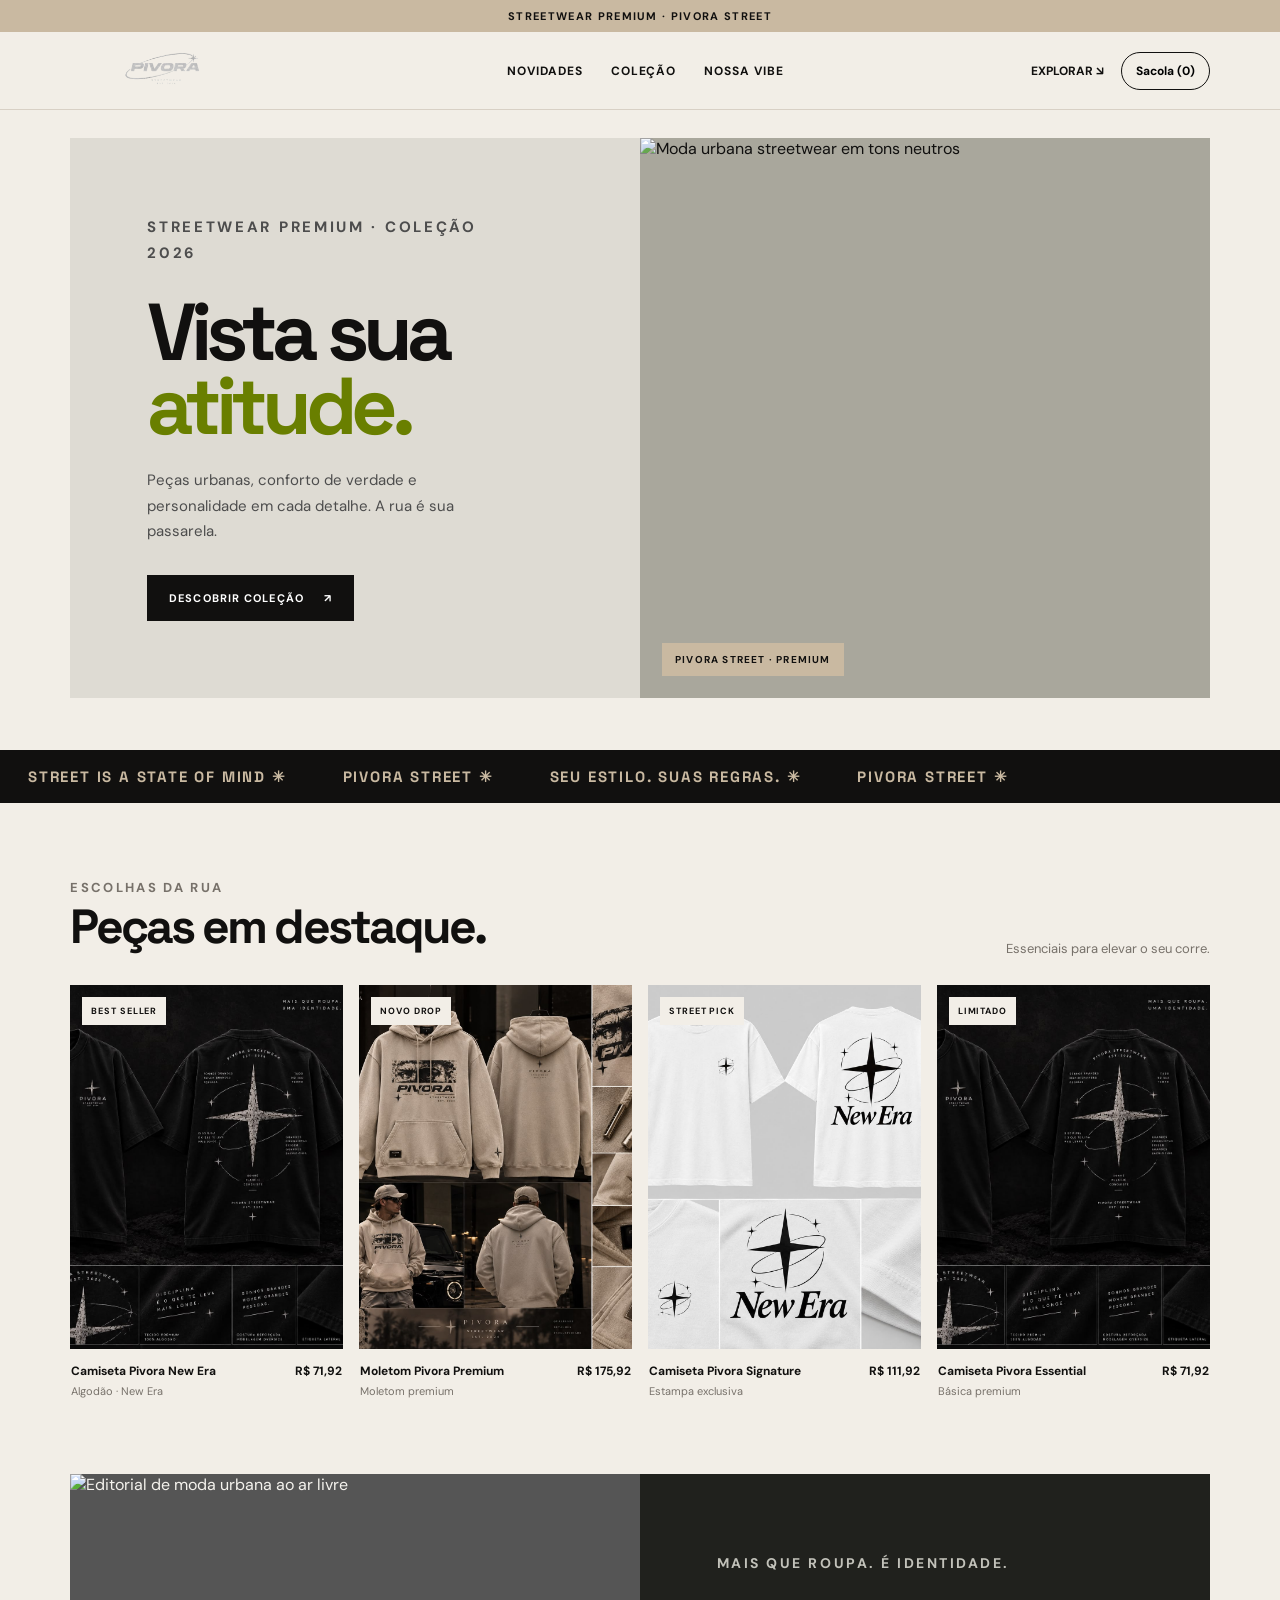
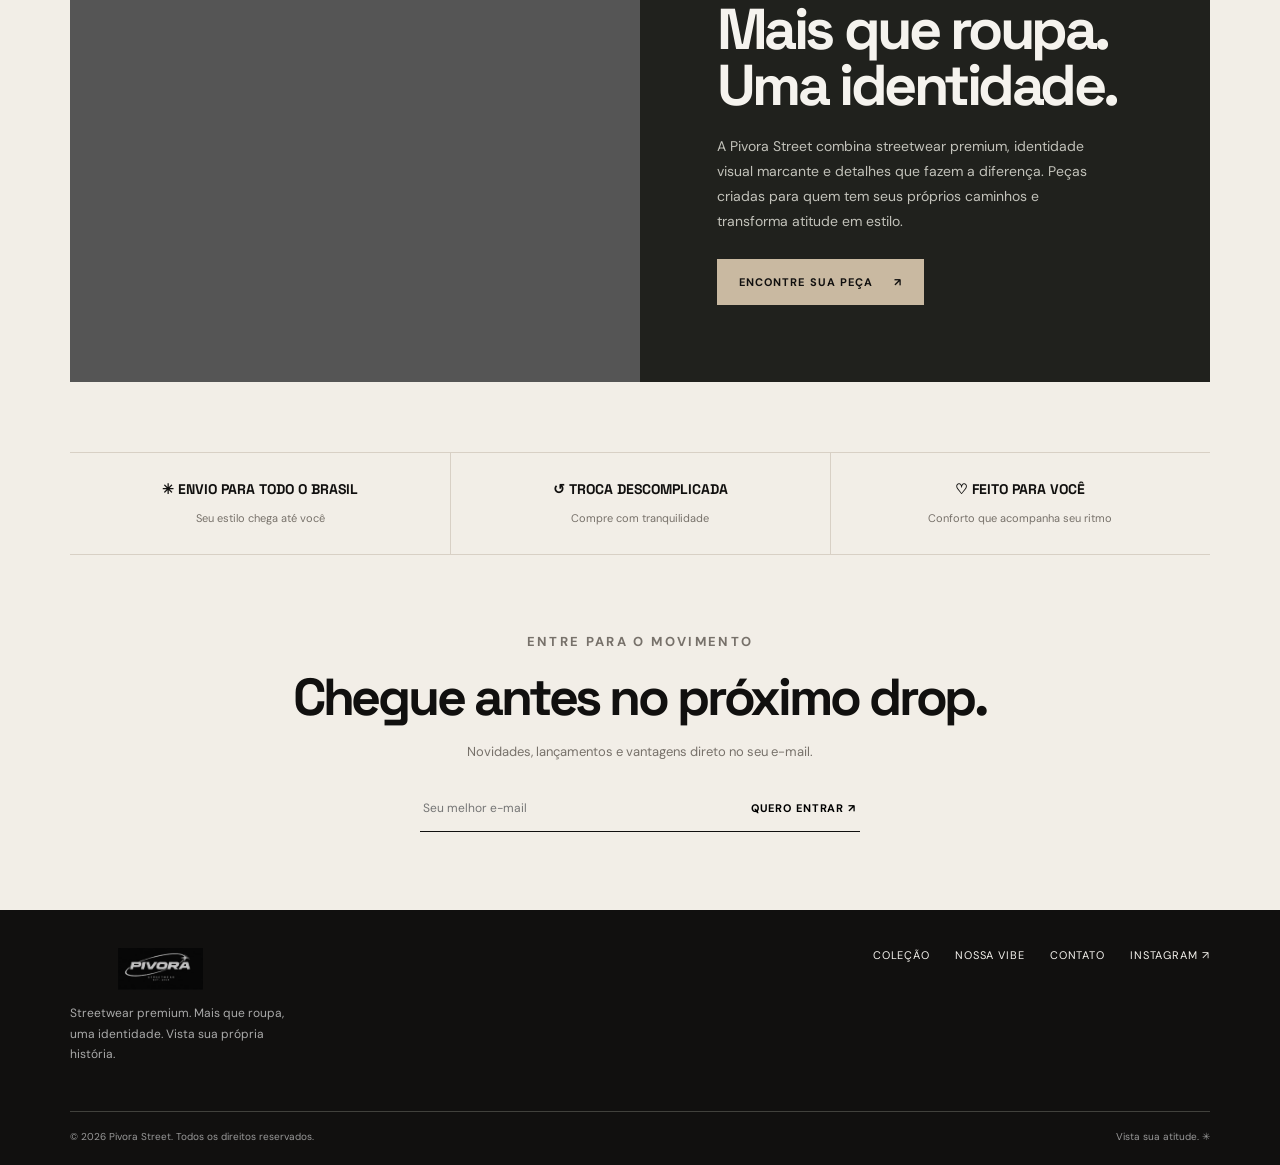
==== commit 2fdbb8c4: "Add files via upload" ====
--- a/index.html
+++ b/index.html
@@ -67,10 +67,10 @@
 <section class="section" id="colecao">
  <div class="section-head"><div><p class="eyebrow">Escolhas da rua</p><h2>Peças em destaque.</h2></div><p>Essenciais para elevar o seu corre.</p></div>
  <div class="products" id="novidades">
-  <article class="product"><div class="product-image"><img src="[data-uri]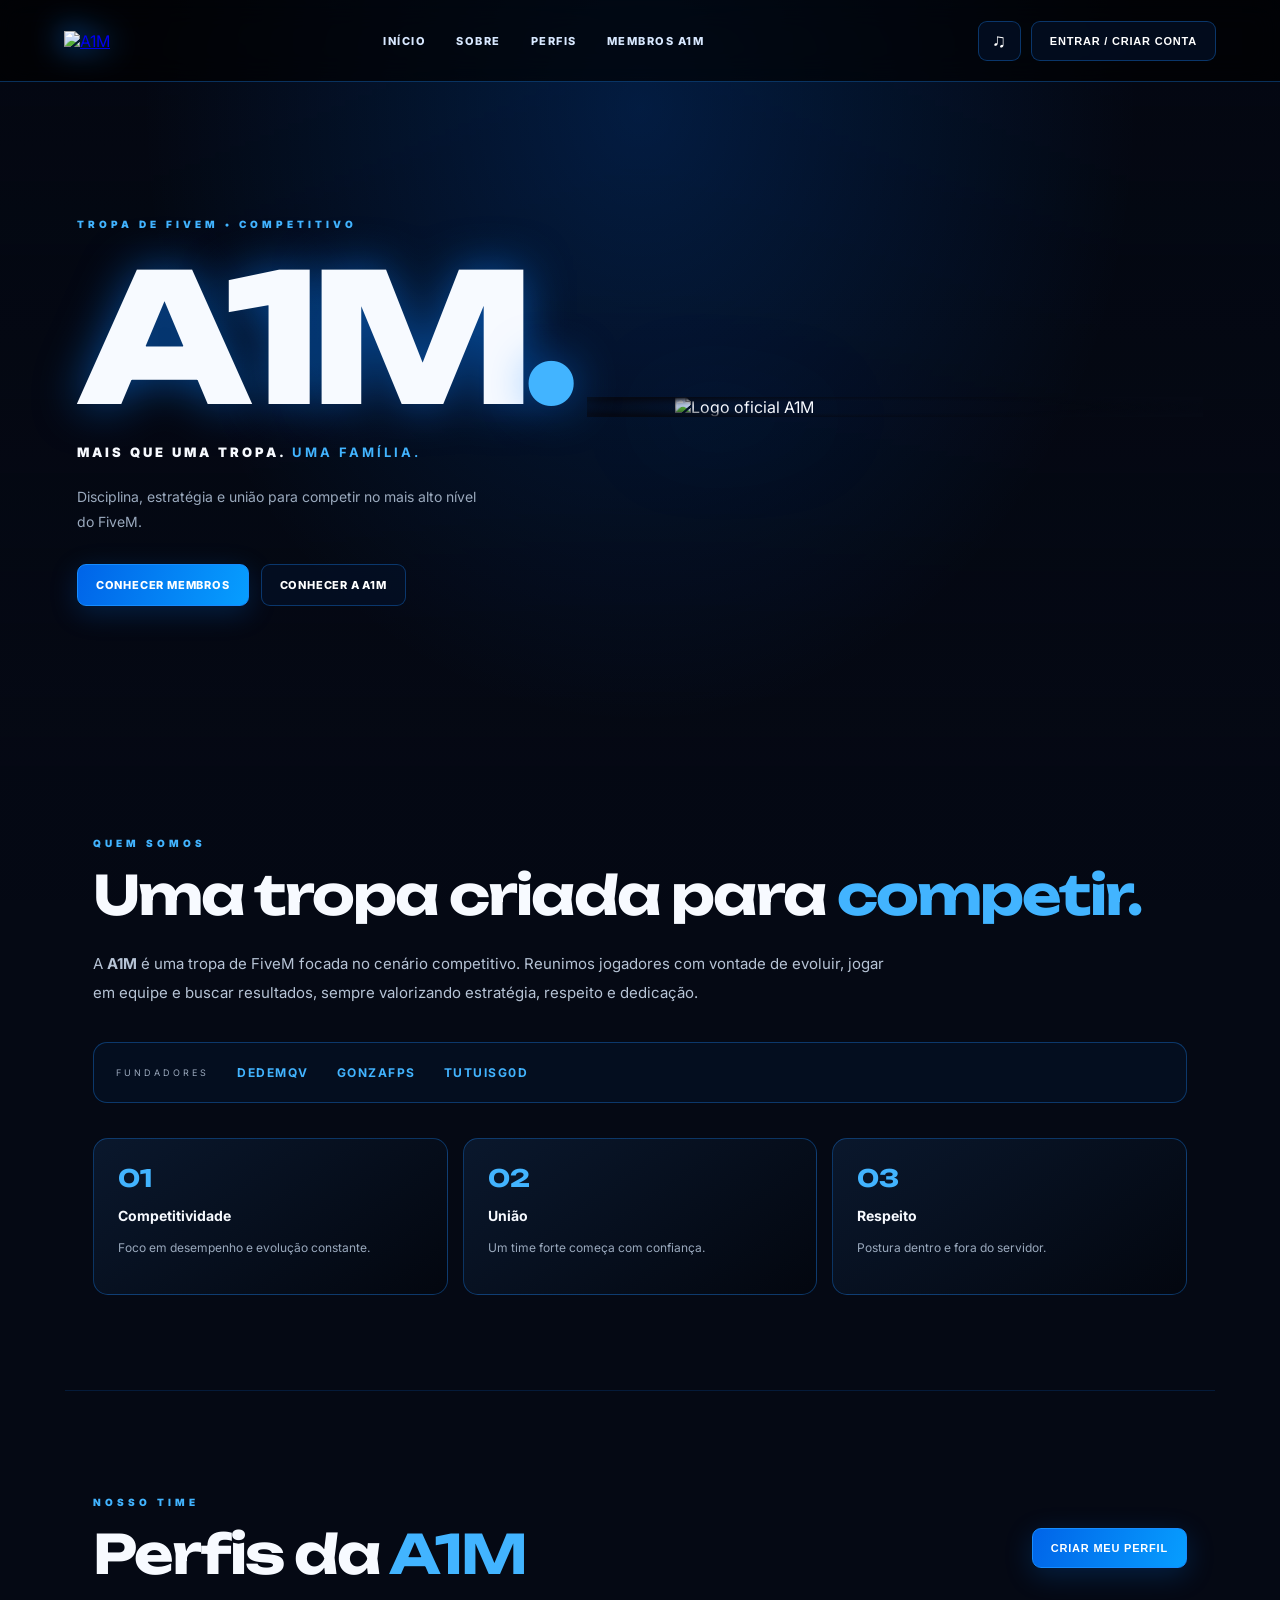
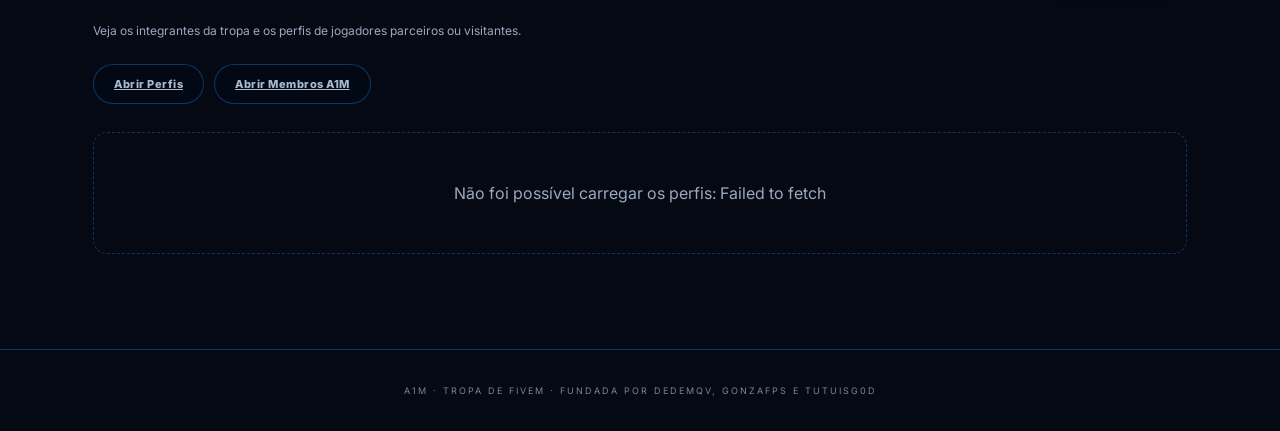
==== commit 88bf42ef: "Add files via upload" ====
--- a/index.html
+++ b/index.html
@@ -1,209 +1,22 @@
-<!DOCTYPE html>
+<!doctype html>
 <html lang="pt-BR">
 <head>
-<meta charset="UTF-8">
-<meta name="viewport" content="width=device-width, initial-scale=1.0">
-<meta name="description" content="Pivora Street — moda urbana, atitude e estilo para todos os dias.">
-<title>pivorastreet</title>
-<link rel="preconnect" href="https://fonts.googleapis.com">
-<link rel="preconnect" href="https://fonts.gstatic.com" crossorigin>
-<link href="https://fonts.googleapis.com/css2?family=DM+Sans:wght@400;500;600;700&family=Space+Grotesk:wght@400;500;600;700&display=swap" rel="stylesheet">
-<style>
-:root{--ink:#11100f;--paper:#f2eee7;--lime:#c9b9a1;--muted:#77716a;--line:#d8d0c5}
-*{box-sizing:border-box}html{scroll-behavior:smooth}body{margin:0;background:var(--paper);color:var(--ink);font-family:'DM Sans',sans-serif}a{color:inherit;text-decoration:none}button{font:inherit;cursor:pointer}.announcement{background:var(--lime);text-align:center;padding:9px 16px;font-size:11px;font-weight:700;letter-spacing:.12em;text-transform:uppercase}.nav{height:78px;padding:0 5.5%;display:flex;align-items:center;justify-content:space-between;border-bottom:1px solid var(--line);gap:20px}.logo{font-family:'Space Grotesk',sans-serif;font-size:27px;font-weight:700;letter-spacing:-1.7px}.logo span{color:#7b9400}.navlinks{display:flex;gap:28px;font-size:12px;font-weight:700;text-transform:uppercase;letter-spacing:.08em}.nav-actions{display:flex;align-items:center;gap:17px;font-size:12px;font-weight:700}.cart{border:1px solid var(--ink);border-radius:30px;padding:10px 14px;background:transparent}.hero{padding:28px 5.5% 52px}.hero-grid{display:grid;grid-template-columns:1fr 1fr;min-height:560px;background:#dedbd3}.hero-copy{padding:clamp(32px,6vw,82px);display:flex;flex-direction:column;align-items:flex-start;justify-content:center}.eyebrow{font-size:11px;letter-spacing:.18em;text-transform:uppercase;font-weight:700;margin:0 0 22px}.hero h1{font-family:'Space Grotesk',sans-serif;font-size:clamp(48px,6.3vw,88px);line-height:.91;letter-spacing:-.075em;margin:0 0 25px;max-width:560px}.hero h1 em{font-style:normal;color:#697f00}.hero-copy p{font-size:15px;line-height:1.7;color:#4d4d4d;max-width:340px;margin:0 0 30px}.btn{display:inline-flex;align-items:center;justify-content:center;gap:20px;padding:15px 21px;background:var(--ink);color:white;border:1px solid var(--ink);font-size:11px;letter-spacing:.1em;text-transform:uppercase;font-weight:700;transition:.2s}.btn:hover{background:transparent;color:var(--ink)}.hero-image{position:relative;min-height:400px;overflow:hidden;background:#a9a79c}.hero-image img{width:100%;height:100%;object-fit:cover;position:absolute;inset:0;filter:saturate(.75)}.image-tag{position:absolute;bottom:22px;left:22px;background:var(--lime);padding:10px 13px;font-size:10px;font-weight:700;letter-spacing:.12em;text-transform:uppercase}.ticker{background:var(--ink);color:var(--lime);padding:17px 0;overflow:hidden;white-space:nowrap;font-family:'Space Grotesk',sans-serif;font-size:15px;font-weight:700;letter-spacing:.12em}.ticker span{padding:0 28px}.section{padding:76px 5.5%}.section-head{display:flex;justify-content:space-between;align-items:end;gap:20px;margin-bottom:28px}.section-head h2{font-family:'Space Grotesk',sans-serif;font-size:clamp(32px,4vw,48px);letter-spacing:-.06em;margin:0}.section-head p{color:var(--muted);font-size:13px;margin:0}.products{display:grid;grid-template-columns:repeat(4,1fr);gap:16px}.product-image{position:relative;aspect-ratio:3/4;overflow:hidden;background:#e4e1d8}.product-image img{width:100%;height:100%;object-fit:cover;transition:transform .5s}.product:hover .product-image img{transform:scale(1.04)}.pill{position:absolute;top:12px;left:12px;background:var(--paper);font-size:9px;font-weight:700;letter-spacing:.1em;padding:8px 9px;text-transform:uppercase}.quick-add{position:absolute;bottom:12px;left:12px;right:12px;background:var(--lime);border:0;padding:12px;font-size:10px;font-weight:700;letter-spacing:.1em;text-transform:uppercase;opacity:0;transform:translateY(5px);transition:.2s}.product:hover .quick-add,.quick-add:focus{opacity:1;transform:none}.product-info{display:flex;justify-content:space-between;gap:10px;padding:14px 1px 0;font-size:12px}.product-name{font-weight:700}.product-type{color:var(--muted);font-size:11px;margin-top:5px}.price{font-weight:700;white-space:nowrap}.story{margin:0 5.5%;display:grid;grid-template-columns:1fr 1fr;background:#20211d;color:#f5f3ee}.story-image{min-height:390px;background:#555}.story-image img{width:100%;height:100%;object-fit:cover;display:block}.story-copy{padding:clamp(30px,6vw,78px);display:flex;flex-direction:column;align-items:flex-start;justify-content:center}.story-copy h2{font-family:'Space Grotesk',sans-serif;font-size:clamp(36px,4.5vw,58px);line-height:.98;letter-spacing:-.06em;margin:0 0 20px}.story-copy p{color:#c2c2ba;line-height:1.8;font-size:14px;max-width:390px;margin:0 0 25px}.story .btn{background:var(--lime);border-color:var(--lime);color:var(--ink)}.story .btn:hover{background:transparent;color:var(--lime)}.benefits{display:grid;grid-template-columns:repeat(3,1fr);border-top:1px solid var(--line);border-bottom:1px solid var(--line);margin:70px 5.5% 0}.benefit{padding:27px 18px;text-align:center}.benefit+ .benefit{border-left:1px solid var(--line)}.benefit strong{display:block;font-family:'Space Grotesk',sans-serif;font-size:14px;margin-bottom:8px}.benefit span{font-size:11px;color:var(--muted)}.newsletter{padding:78px 5.5%;text-align:center}.newsletter .eyebrow{margin-bottom:14px}.newsletter h2{font-family:'Space Grotesk',sans-serif;font-size:clamp(32px,4.5vw,52px);letter-spacing:-.06em;margin:0 0 13px}.newsletter p{color:var(--muted);font-size:13px;margin:0 0 25px}.signup{display:flex;max-width:440px;margin:auto;border-bottom:1px solid var(--ink)}.signup input{flex:1;min-width:0;border:0;background:transparent;padding:15px 3px;outline:none;font:inherit;font-size:12px}.signup button{border:0;background:transparent;font-size:11px;font-weight:700;letter-spacing:.08em;text-transform:uppercase;padding:0 4px}.footer{background:var(--ink);color:#f5f3ee;padding:38px 5.5% 22px}.footer-top{display:flex;justify-content:space-between;gap:30px;align-items:flex-start;padding-bottom:35px}.footer .logo{font-size:25px}.footer-note{font-size:12px;color:#aaa;max-width:230px;line-height:1.7;margin-top:13px}.footer-links{display:flex;gap:25px;flex-wrap:wrap;font-size:11px;text-transform:uppercase;letter-spacing:.08em}.footer-bottom{border-top:1px solid #41413c;padding-top:18px;display:flex;justify-content:space-between;gap:12px;color:#999;font-size:10px}.toast{position:fixed;bottom:22px;left:50%;transform:translate(-50%,20px);background:var(--lime);padding:14px 20px;font-size:12px;font-weight:700;opacity:0;pointer-events:none;transition:.25s;z-index:10}.toast.show{opacity:1;transform:translate(-50%,0)}
-@media(max-width:800px){.nav{padding:0 5%;height:68px}.navlinks{display:none}.hero{padding:18px 4% 35px}.hero-grid{grid-template-columns:1fr}.hero-copy{padding:42px 28px}.hero-image{min-height:420px}.section{padding:55px 4%}.products{grid-template-columns:repeat(2,1fr);gap:24px 12px}.quick-add{opacity:1;transform:none}.story{margin:0 4%;grid-template-columns:1fr}.story-image{min-height:300px;max-height:420px}.benefits{margin:45px 4% 0}.benefit{padding:22px 8px}.benefit strong{font-size:12px}.benefit span{font-size:10px}.newsletter{padding:60px 5%}.footer-top{flex-direction:column}.footer-bottom{flex-direction:column}.hero h1{font-size:clamp(55px,14vw,82px)}}@media(max-width:420px){.nav-actions .search-label{display:none}.hero-image{min-height:330px}.section-head{align-items:flex-start;flex-direction:column}.benefits{grid-template-columns:1fr}.benefit+.benefit{border-left:0;border-top:1px solid var(--line)}.product-info{font-size:11px}}
+<meta charset="utf-8"><meta name="viewport" content="width=device-width,initial-scale=1"><meta name="theme-color" content="#050914">
+<title>A1M — Tropa de FiveM</title><meta name="description" content="A1M — Tropa de FiveM focada no competitivo.">
+<link rel="preconnect" href="https://fonts.googleapis.com"><link href="https://fonts.googleapis.com/css2?family=Inter:wght@400;500;600;700;800;900&family=Unbounded:wght@500;600;700;800&display=swap" rel="stylesheet">
+<link rel="stylesheet" href="styles.css">
+</head>
+<body data-profile-page="all">
+<div class="backdrop"></div><header class="nav"><a class="brand" href="#inicio"><img src="images/a1m-logo.png" alt="A1M"></a><nav><a href="#inicio">Início</a><a href="#sobre">Sobre</a><a href="perfis.html" target="_blank" rel="noopener">Perfis</a><a href="membros.html" target="_blank" rel="noopener">Membros A1M</a></nav><div class="nav-actions"><button id="music-toggle" class="icon-btn" aria-label="Ativar música">♫</button><button id="auth-open" class="btn btn-outline">Entrar / Criar conta</button><button id="account-open" class="btn btn-outline hidden">Minha conta</button></div></header>
+<main>
+<section id="inicio" class="hero"><div class="hero-copy"><p class="eyebrow">TROPA DE FIVEM • COMPETITIVO</p><h1>A1M<span>.</span></h1><p class="hero-sub">MAIS QUE UMA TROPA. <b>UMA FAMÍLIA.</b></p><p class="hero-desc">Disciplina, estratégia e união para competir no mais alto nível do FiveM.</p><div class="hero-actions"><a class="btn btn-primary" href="#membros">Conhecer membros</a><a class="btn btn-outline" href="#sobre">Conhecer a A1M</a></div></div><div class="hero-art"><img src="images/a1m-logo.png" alt="Logo oficial A1M"></div></section>
+<section id="sobre" class="section about"><p class="eyebrow">QUEM SOMOS</p><h2>Uma tropa criada para <span>competir.</span></h2><p>A <b>A1M</b> é uma tropa de FiveM focada no cenário competitivo. Reunimos jogadores com vontade de evoluir, jogar em equipe e buscar resultados, sempre valorizando estratégia, respeito e dedicação.</p><div class="founders"><span>FUNDADORES</span><b>DEDEMQV</b><b>GONZAFPS</b><b>TUTUISG0D</b></div><div class="values"><article><strong>01</strong><h3>Competitividade</h3><p>Foco em desempenho e evolução constante.</p></article><article><strong>02</strong><h3>União</h3><p>Um time forte começa com confiança.</p></article><article><strong>03</strong><h3>Respeito</h3><p>Postura dentro e fora do servidor.</p></article></div></section>
+<section id="membros" class="section members"><div class="section-head"><div><p class="eyebrow">NOSSO TIME</p><h2>Perfis da <span>A1M</span></h2></div><button class="btn btn-primary" id="create-shortcut">Criar meu perfil</button></div><p class="section-note">Veja os integrantes da tropa e os perfis de jogadores parceiros ou visitantes.</p><div class="profile-switch"><a class="profile-switch-btn" href="perfis.html" target="_blank" rel="noopener">Abrir Perfis</a><a class="profile-switch-btn" href="membros.html" target="_blank" rel="noopener">Abrir Membros A1M</a></div><div id="profiles-grid" class="profiles-grid"><div class="empty-state">Carregando membros...</div></div></section>
+</main>
+<footer> A1M · TROPA DE FIVEM · FUNDADA POR DEDEMQV, GONZAFPS E TUTUISG0D</footer>
 
-/* Checkout da Pivora Street */
-.checkout-overlay{position:fixed;inset:0;background:rgba(0,0,0,.72);z-index:100;display:none;align-items:flex-start;justify-content:center;padding:22px;overflow:auto}
-.checkout-overlay.open{display:flex}
-.checkout-panel{background:#f7f5f0;color:#171717;width:min(760px,100%);margin:auto;position:relative;padding:clamp(22px,4vw,42px);box-shadow:0 24px 90px rgba(0,0,0,.35)}
-.checkout-close{position:absolute;right:18px;top:15px;border:1px solid #ccc;background:transparent;width:36px;height:36px;font-size:21px}
-.checkout-heading{font-family:'Space Grotesk',sans-serif;font-size:34px;letter-spacing:-.06em;margin:4px 44px 6px 0}
-.checkout-sub{font-size:12px;color:#666;margin:0 0 26px}
-.checkout-grid{display:grid;grid-template-columns:1fr 1fr;gap:28px}
-.checkout-section-title{font-size:11px;text-transform:uppercase;letter-spacing:.12em;font-weight:700;margin:0 0 14px}
-.checkout-form label{display:block;font-size:11px;font-weight:700;margin:0 0 6px}
-.checkout-form input,.checkout-form select{width:100%;border:1px solid #d4d0c8;background:white;padding:12px;font:inherit;font-size:13px;margin-bottom:13px;border-radius:0}
-.payment-options{display:grid;gap:9px;margin-bottom:15px}
-.payment-option{display:flex;align-items:center;gap:11px;border:1px solid #d2cec6;background:#fff;padding:13px;text-align:left;cursor:pointer;font-size:12px}
-.payment-option.active{border:2px solid #171717;padding:12px;background:#f0eee8}
-.payment-option input{width:auto;margin:0;accent-color:#111}
-.payment-option strong{display:block;font-size:12px;margin-bottom:3px}
-.payment-option small{display:block;color:#777;font-size:10px}
-.checkout-summary{background:#ece9e2;padding:18px}
-.checkout-summary h3{font-family:'Space Grotesk',sans-serif;font-size:19px;margin:0 0 15px}
-.summary-row{display:flex;justify-content:space-between;gap:12px;font-size:12px;padding:8px 0;border-bottom:1px solid #d5d0c7}
-.summary-total{display:flex;justify-content:space-between;font-weight:700;padding-top:15px;font-size:15px}
-.checkout-submit{width:100%;margin-top:18px;background:#171717;color:#fff;border:1px solid #171717;padding:15px;font-size:11px;font-weight:700;letter-spacing:.1em;text-transform:uppercase}
-.checkout-submit:hover{background:transparent;color:#171717}
-.checkout-notice{font-size:10px;color:#6b675f;line-height:1.6;margin-top:12px}
-.checkout-result{display:none;padding:15px;background:#e6e1d7;font-size:12px;line-height:1.7;margin-top:14px}
-@media(max-width:620px){.checkout-overlay{padding:8px}.checkout-panel{padding:23px 18px}.checkout-grid{grid-template-columns:1fr;gap:18px}.checkout-heading{font-size:29px}}
-
-</style>
-
-<meta name="application-name" content="pivorastreet">
-<meta name="apple-mobile-web-app-title" content="pivorastreet">
-<meta property="og:site_name" content="pivorastreet">
-<meta property="og:title" content="pivorastreet">
-<meta name="twitter:title" content="pivorastreet">
-
-</head>
-<body>
-<div class="announcement">STREETWEAR PREMIUM · PIVORA STREET</div>
-<header class="nav">
-  <a class="logo" href="#" aria-label="Pivora Street início"><img src="[data-uri]" alt="Logo Pivora Street" style="height:48px;width:190px;object-fit:contain;display:block"></a>
-  <nav class="navlinks"><a href="#novidades">Novidades</a><a href="#colecao">Coleção</a><a href="#sobre">Nossa vibe</a></nav>
-  <div class="nav-actions"><a class="search-label" href="#colecao">EXPLORAR ↘</a><button class="cart" id="cartButton">Sacola (<span id="cartCount">0</span>)</button></div>
-</header>
-<main>
-<section class="hero">
- <div class="hero-grid">
-  <div class="hero-copy"><p class="eyebrow">Streetwear premium · Coleção 2026</p><h1>Vista sua<br><em>atitude.</em></h1><p>Peças urbanas, conforto de verdade e personalidade em cada detalhe. A rua é sua passarela.</p><a class="btn" href="#colecao">Descobrir coleção <span>↗</span></a></div>
-  <div class="hero-image"><img src="https://images.unsplash.com/photo-1523398002811-999ca8dec234?auto=format&fit=crop&w=1200&q=85" alt="Moda urbana streetwear em tons neutros"><div class="image-tag">Pivora Street · Premium</div></div>
- </div>
-</section>
-<div class="ticker"><span>STREET IS A STATE OF MIND ✳</span><span>PIVORA STREET ✳</span><span>SEU ESTILO. SUAS REGRAS. ✳</span><span>PIVORA STREET ✳</span></div>
-<section class="section" id="colecao">
- <div class="section-head"><div><p class="eyebrow">Escolhas da rua</p><h2>Peças em destaque.</h2></div><p>Essenciais para elevar o seu corre.</p></div>
- <div class="products" id="novidades">
-  <article class="product"><div class="product-image"><img src="[data-uri]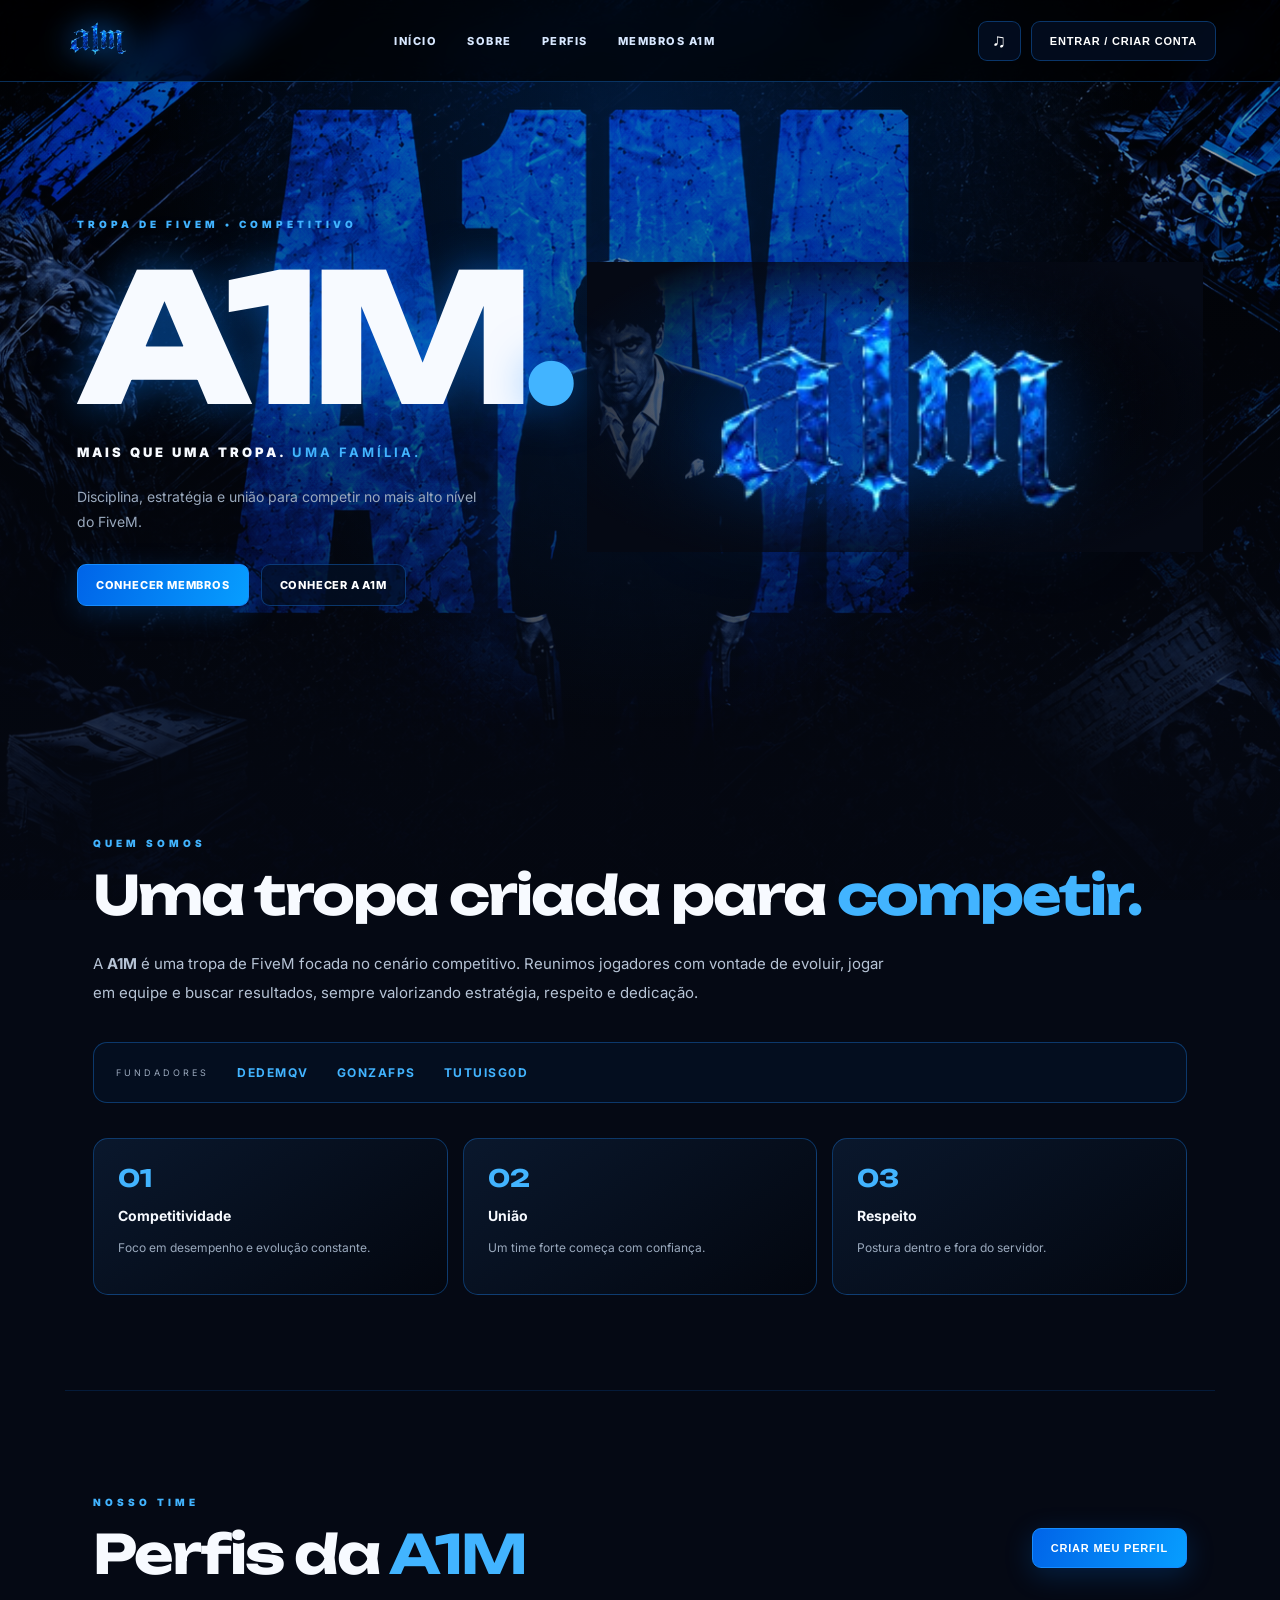
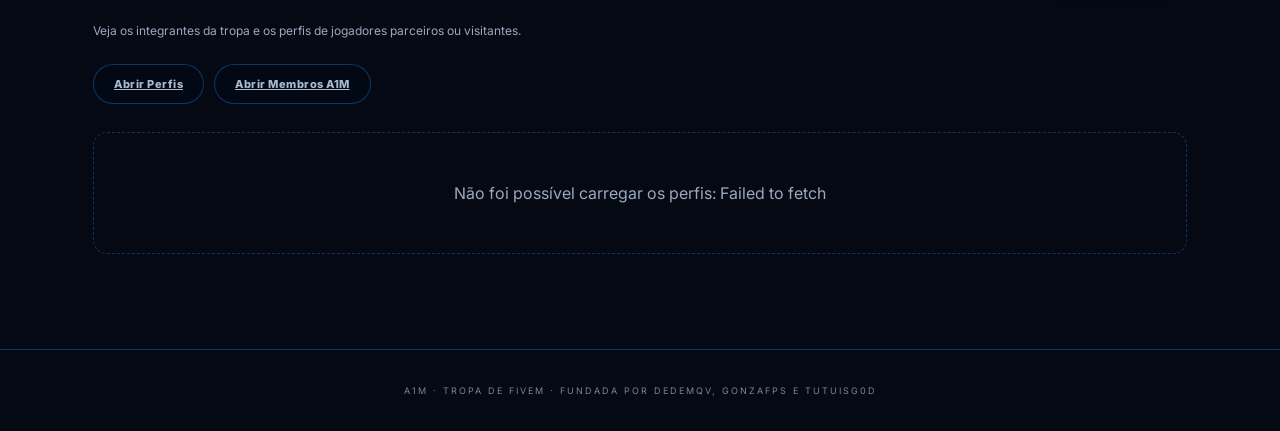
==== commit c5ca61a8: "Add files via upload" ====
--- a/index.html
+++ b/index.html
@@ -17,6 +17,6 @@
 
 <dialog id="auth-dialog" class="dialog"><form method="dialog" class="dialog-close"><button aria-label="Fechar">×</button></form><div class="dialog-inner"><img class="dialog-logo" src="images/a1m-logo.png" alt="A1M"><p class="eyebrow">ÁREA DE MEMBROS</p><h2 id="auth-title">Entrar na A1M</h2><div class="tabs"><button class="tab active" data-tab="login">Login</button><button class="tab" data-tab="signup">Criar conta</button></div><form id="auth-form"><label>E-mail<input id="auth-email" type="email" autocomplete="email" required maxlength="254"></label><label>Senha<input id="auth-password" type="password" autocomplete="current-password" minlength="8" required></label><label id="confirm-wrap" class="hidden">Confirmar senha<input id="auth-confirm" type="password" minlength="8"></label><button class="btn btn-primary full" id="auth-submit">Entrar</button></form><p id="auth-message" class="form-message" role="status"></p><p class="hint">A conta de administrador é liberada pelo responsável no banco de dados. Não existe senha administrativa padrão.</p></div></dialog>
 <dialog id="dashboard-dialog" class="dialog wide"><form method="dialog" class="dialog-close"><button aria-label="Fechar">×</button></form><div class="dialog-inner"><p class="eyebrow">PAINEL A1M</p><h2 id="dashboard-title">Minha conta</h2><p id="role-label" class="role-label"></p><div id="dashboard-content"></div><p id="dashboard-message" class="form-message" role="status"></p><div class="dashboard-footer"><button class="btn btn-outline" id="logout-btn">Sair da conta</button></div></div></dialog>
-<dialog id="profile-dialog" class="dialog wide"><form method="dialog" class="dialog-close"><button aria-label="Fechar">×</button></form><div class="dialog-inner"><p class="eyebrow">IDENTIDADE DO MEMBRO</p><h2 id="editor-title">Criar perfil</h2><form id="profile-form" class="editor-grid"><label>Nome de exibição<input id="p-name" maxlength="32" required></label><label>Discord (nome ou ID)<input id="p-discord" maxlength="80"></label><label class="span2">Descrição<textarea id="p-bio" maxlength="400" rows="3"></textarea></label><label>Instagram (URL)<input id="p-instagram" type="url" placeholder="https://instagram.com/..."></label><label>X / Twitter (URL)<input id="p-twitter" type="url" placeholder="https://x.com/..."></label><label> YouTube / Twitch (URL)<input id="p-other" type="url" placeholder="https://..."></label><label>Música (URL direta MP3/OGG)<input id="p-music" type="url" placeholder="https://.../musica.mp3"></label><label>Foto de perfil<input id="p-avatar" type="file" accept="image/png,image/jpeg,image/webp"></label><label>Banner do perfil<input id="p-banner" type="file" accept="image/png,image/jpeg,image/webp"></label><div class="span2 upload-note">Imagens até 5 MB. Use apenas arquivos e links que você tem direito de compartilhar. A música toca após a interação do visitante.</div><div class="span2 editor-actions"><button class="btn btn-primary" id="save-profile">Salvar perfil</button><button type="button" class="btn btn-outline" id="cancel-editor">Cancelar</button></div></form></div></dialog>
+<dialog id="profile-dialog" class="dialog wide"><form method="dialog" class="dialog-close"><button aria-label="Fechar">×</button></form><div class="dialog-inner"><p class="eyebrow">IDENTIDADE DO MEMBRO</p><h2 id="editor-title">Criar perfil</h2><form id="profile-form" class="editor-grid"><label>Nome de exibição<input id="p-name" maxlength="32" required></label><label>Discord (nome ou ID)<input id="p-discord" maxlength="80"></label><label class="span2">Descrição<textarea id="p-bio" maxlength="400" rows="3"></textarea></label><label>Instagram (URL)<input id="p-instagram" type="url" placeholder="https://instagram.com/..."></label><label>X / Twitter (URL)<input id="p-twitter" type="url" placeholder="https://x.com/..."></label><label> YouTube / Twitch (URL)<input id="p-other" type="url" placeholder="https://..."></label><label>Música (URL direta MP3/OGG)<input id="p-music" type="url" placeholder="https://.../musica.mp3"></label><label>Foto de perfil<input id="p-avatar" type="file" accept="image/png,image/jpeg,image/webp"></label><label>Banner do perfil<input id="p-banner" type="file" accept="image/png,image/jpeg,image/webp"></label><label>Fundo personalizado do perfil<input id="p-background" type="file" accept="image/png,image/jpeg,image/webp"></label><div class="span2 upload-note">Imagens até 5 MB. Use apenas arquivos e links que você tem direito de compartilhar. Imagens até 5 MB. O fundo personalizado aparece atrás do cartão do perfil. A música pode ser pausada pelo visitante.</div><div class="span2 editor-actions"><button class="btn btn-primary" id="save-profile">Salvar perfil</button><button type="button" class="btn btn-outline" id="cancel-editor">Cancelar</button></div></form></div></dialog>
 <audio id="site-audio" loop></audio><script src="supabase-config.js"></script><script src="app.js" defer></script>
 </body></html>
--- a/styles.css
+++ b/styles.css
@@ -10,3 +10,6 @@
 select:focus{border-color:var(--blue2);box-shadow:0 0 0 3px #087dff22}
 
 .access-admin{margin:22px 0;padding:16px;border:1px solid var(--line);border-radius:12px;background:#087dff0a}.access-admin h3{margin:0 0 8px;color:var(--blue2)}.access-actions{display:flex;gap:7px;flex-wrap:wrap;justify-content:flex-end}
+
+.profile-open{display:inline-block;margin-top:12px;padding:10px 13px;font-size:9px}
+.profile-card:focus-visible{outline:2px solid var(--blue2);outline-offset:3px}
